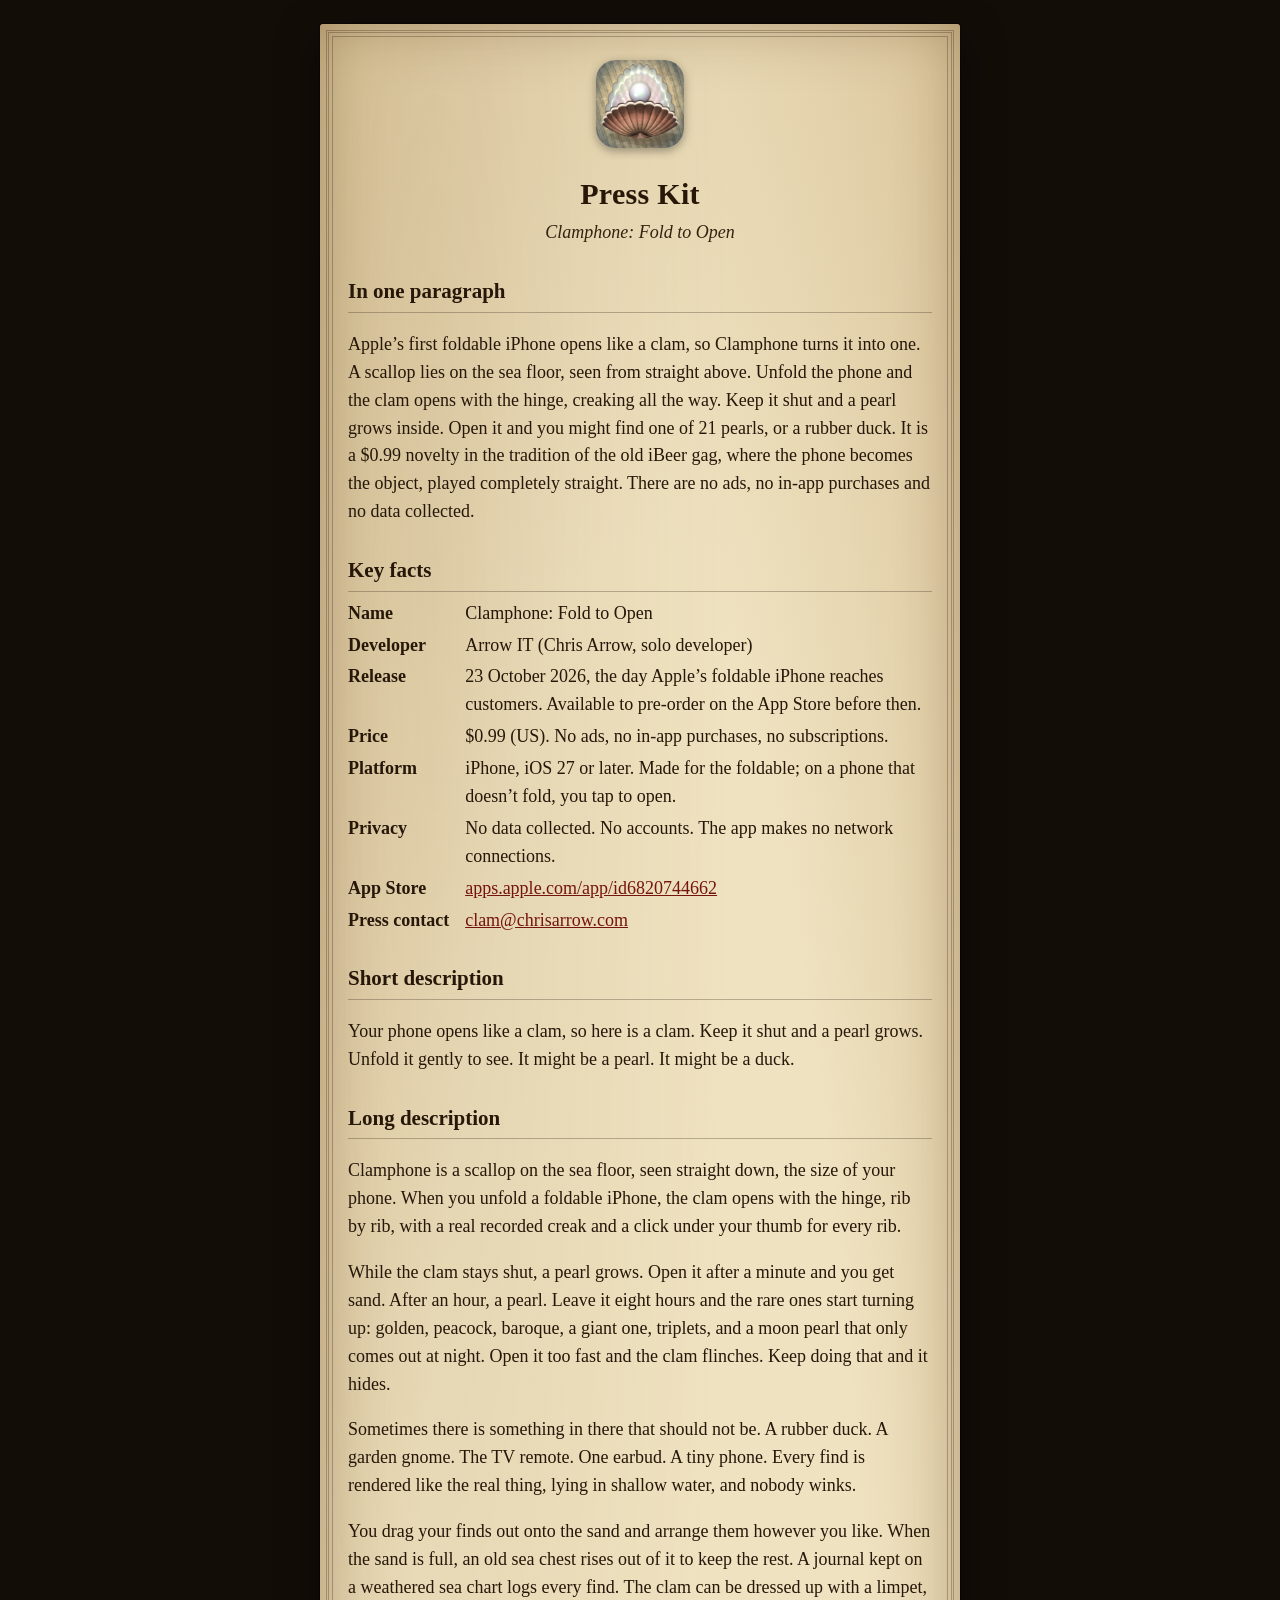
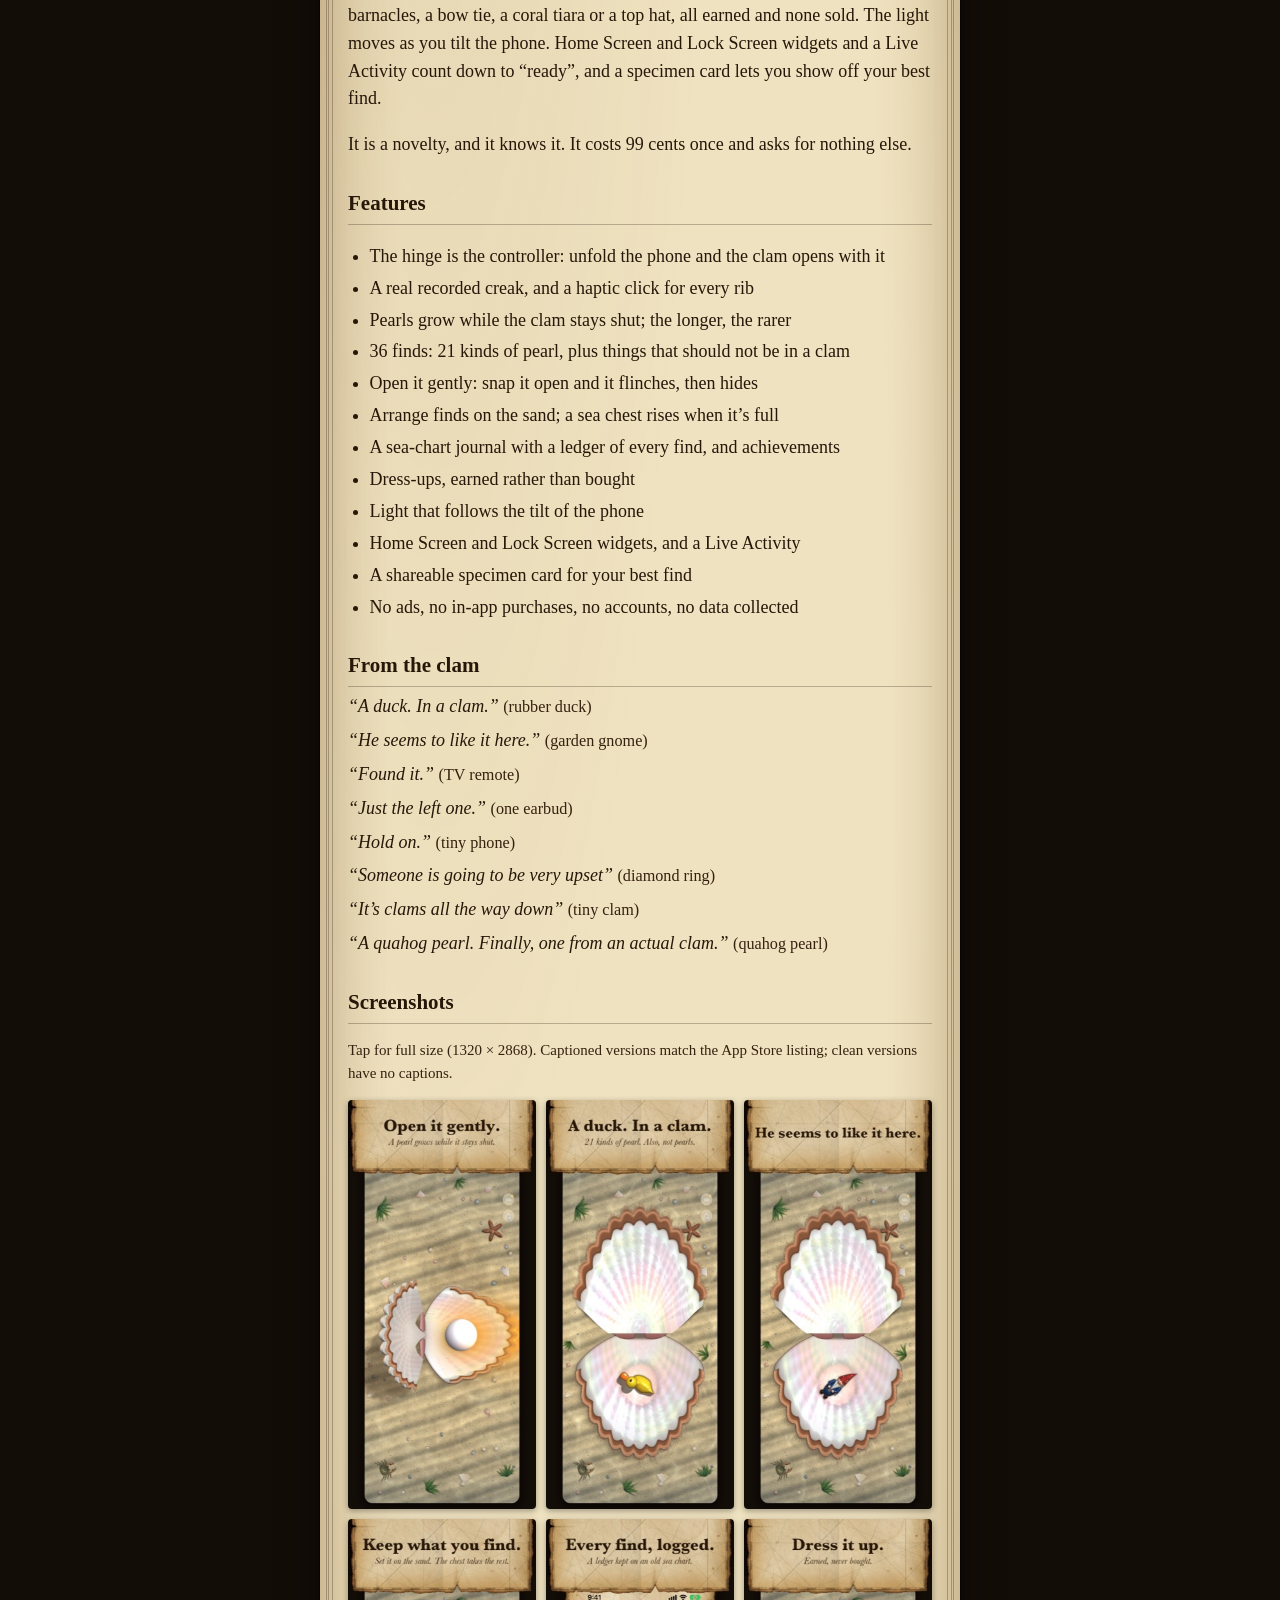
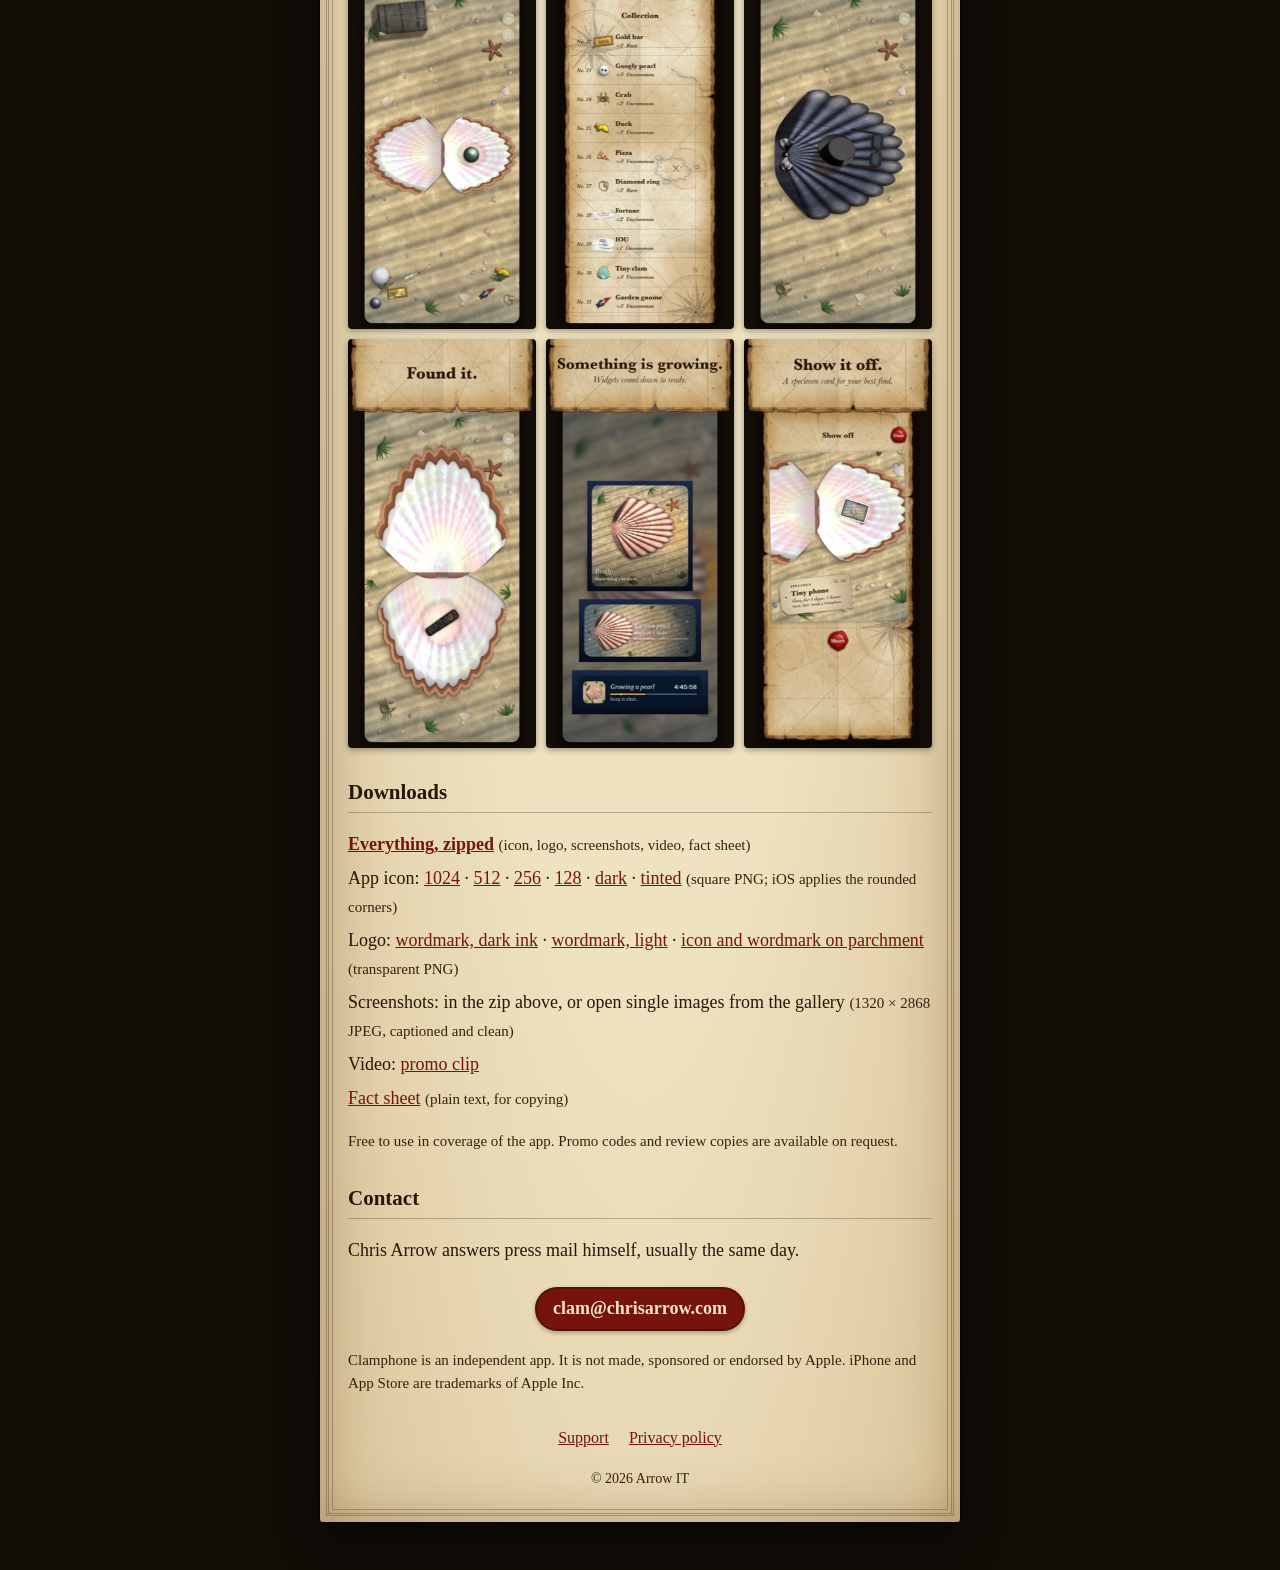
==== press.html @ be1f86b2 "Press kit: press page, assets, promo clip" ====
<!doctype html>
<html lang="en">
<head>
<meta charset="utf-8">
<meta name="viewport" content="width=device-width, initial-scale=1">
<meta name="color-scheme" content="light dark">
<title>Clamphone Press Kit</title>
<meta name="description" content="Press kit for Clamphone: Fold to Open, a $0.99 clam for Apple's first foldable iPhone. Facts, descriptions, screenshots, icon and logo.">
<link rel="icon" href="icon.png">
<link rel="stylesheet" href="style.css">
<style>
  .facts { display: grid; grid-template-columns: max-content 1fr; gap: 4px 16px; margin: 8px 0 0; }
  .facts dt { margin: 0; }
  .facts dd { margin: 0; min-width: 0; overflow-wrap: anywhere; }
  .shots { display: grid; grid-template-columns: repeat(3, 1fr); gap: 10px; margin: 12px 0 4px; }
  .shots a { display: block; }
  .shots img { width: 100%; height: auto; display: block; border-radius: 4px; box-shadow: 0 2px 6px rgba(0,0,0,0.35); }
  .quote { font-style: italic; margin: 6px 0; }
  .quote span { font-style: normal; color: var(--ink-soft); font-size: 0.9em; }
  .dl { list-style: none; padding-left: 0; }
  .dl li { margin: 6px 0; }
  .small { font-size: 15px; color: var(--ink-soft); }
  .center { text-align: center; }
  @media (max-width: 420px) {
    .facts { grid-template-columns: 1fr; gap: 0; }
    .facts dd { margin-bottom: 8px; }
    .shots { grid-template-columns: repeat(2, 1fr); }
  }
</style>
</head>
<body>
<main class="sheet">
  <header>
    <img src="icon.png" alt="The Clamphone icon: a pearl showing over the lid of a scallop">
    <h1>Press Kit</h1>
    <p class="tagline">Clamphone: Fold to Open</p>
  </header>

  <h2>In one paragraph</h2>
  <p>Apple’s first foldable iPhone opens like a clam, so Clamphone turns it into one. A scallop lies on the sea floor, seen from straight above. Unfold the phone and the clam opens with the hinge, creaking all the way. Keep it shut and a pearl grows inside. Open it and you might find one of 21 pearls, or a rubber duck. It is a $0.99 novelty in the tradition of the old iBeer gag, where the phone becomes the object, played completely straight. There are no ads, no in-app purchases and no data collected.</p>

  <h2>Key facts</h2>
  <dl class="facts">
    <dt>Name</dt><dd>Clamphone: Fold to Open</dd>
    <dt>Developer</dt><dd>Arrow IT (Chris Arrow, solo developer)</dd>
    <dt>Release</dt><dd>23 October 2026, the day Apple’s foldable iPhone reaches customers. Available to pre-order on the App Store before then.</dd>
    <dt>Price</dt><dd>$0.99 (US). No ads, no in-app purchases, no subscriptions.</dd>
    <dt>Platform</dt><dd>iPhone, iOS 27 or later. Made for the foldable; on a phone that doesn’t fold, you tap to open.</dd>
    <dt>Privacy</dt><dd>No data collected. No accounts. The app makes no network connections.</dd>
    <dt>App Store</dt><dd><a href="https://apps.apple.com/app/id6820744662">apps.apple.com/app/id6820744662</a></dd>
    <dt>Press contact</dt><dd><a href="mailto:clam@chrisarrow.com?subject=Clamphone%20press">clam@chrisarrow.com</a></dd>
  </dl>

  <h2>Short description</h2>
  <p>Your phone opens like a clam, so here is a clam. Keep it shut and a pearl grows. Unfold it gently to see. It might be a pearl. It might be a duck.</p>

  <h2>Long description</h2>
  <p>Clamphone is a scallop on the sea floor, seen straight down, the size of your phone. When you unfold a foldable iPhone, the clam opens with the hinge, rib by rib, with a real recorded creak and a click under your thumb for every rib.</p>
  <p>While the clam stays shut, a pearl grows. Open it after a minute and you get sand. After an hour, a pearl. Leave it eight hours and the rare ones start turning up: golden, peacock, baroque, a giant one, triplets, and a moon pearl that only comes out at night. Open it too fast and the clam flinches. Keep doing that and it hides.</p>
  <p>Sometimes there is something in there that should not be. A rubber duck. A garden gnome. The TV remote. One earbud. A tiny phone. Every find is rendered like the real thing, lying in shallow water, and nobody winks.</p>
  <p>You drag your finds out onto the sand and arrange them however you like. When the sand is full, an old sea chest rises out of it to keep the rest. A journal kept on a weathered sea chart logs every find. The clam can be dressed up with a limpet, barnacles, a bow tie, a coral tiara or a top hat, all earned and none sold. The light moves as you tilt the phone. Home Screen and Lock Screen widgets and a Live Activity count down to “ready”, and a specimen card lets you show off your best find.</p>
  <p>It is a novelty, and it knows it. It costs 99 cents once and asks for nothing else.</p>

  <h2>Features</h2>
  <ul>
    <li>The hinge is the controller: unfold the phone and the clam opens with it</li>
    <li>A real recorded creak, and a haptic click for every rib</li>
    <li>Pearls grow while the clam stays shut; the longer, the rarer</li>
    <li>36 finds: 21 kinds of pearl, plus things that should not be in a clam</li>
    <li>Open it gently: snap it open and it flinches, then hides</li>
    <li>Arrange finds on the sand; a sea chest rises when it’s full</li>
    <li>A sea-chart journal with a ledger of every find, and achievements</li>
    <li>Dress-ups, earned rather than bought</li>
    <li>Light that follows the tilt of the phone</li>
    <li>Home Screen and Lock Screen widgets, and a Live Activity</li>
    <li>A shareable specimen card for your best find</li>
    <li>No ads, no in-app purchases, no accounts, no data collected</li>
  </ul>

  <h2>From the clam</h2>
  <p class="quote">“A duck. In a clam.” <span>(rubber duck)</span></p>
  <p class="quote">“He seems to like it here.” <span>(garden gnome)</span></p>
  <p class="quote">“Found it.” <span>(TV remote)</span></p>
  <p class="quote">“Just the left one.” <span>(one earbud)</span></p>
  <p class="quote">“Hold on.” <span>(tiny phone)</span></p>
  <p class="quote">“Someone is going to be very upset” <span>(diamond ring)</span></p>
  <p class="quote">“It’s clams all the way down” <span>(tiny clam)</span></p>
  <p class="quote">“A quahog pearl. Finally, one from an actual clam.” <span>(quahog pearl)</span></p>

  <h2>Screenshots</h2>
  <p class="small">Tap for full size (1320 × 2868). Captioned versions match the App Store listing; clean versions have no captions.</p>
  <div class="shots">
    <a href="press-kit/screenshots/captioned/clamphone-captioned-01.jpg"><img src="press-kit/thumbs/clamphone-captioned-01.jpg" alt="Open it gently: the scallop half open on the sand with a white pearl inside" loading="lazy"></a>
    <a href="press-kit/screenshots/captioned/clamphone-captioned-02.jpg"><img src="press-kit/thumbs/clamphone-captioned-02.jpg" alt="A duck. In a clam: a yellow rubber duck in the open scallop" loading="lazy"></a>
    <a href="press-kit/screenshots/captioned/clamphone-captioned-03.jpg"><img src="press-kit/thumbs/clamphone-captioned-03.jpg" alt="He seems to like it here: a garden gnome lying in the scallop" loading="lazy"></a>
    <a href="press-kit/screenshots/captioned/clamphone-captioned-04.jpg"><img src="press-kit/thumbs/clamphone-captioned-04.jpg" alt="Keep what you find: finds arranged on the sand with a sea chest" loading="lazy"></a>
    <a href="press-kit/screenshots/captioned/clamphone-captioned-05.jpg"><img src="press-kit/thumbs/clamphone-captioned-05.jpg" alt="Every find, logged: the collection ledger on a sea chart" loading="lazy"></a>
    <a href="press-kit/screenshots/captioned/clamphone-captioned-06.jpg"><img src="press-kit/thumbs/clamphone-captioned-06.jpg" alt="Dress it up: a dark scallop wearing a top hat and sunglasses" loading="lazy"></a>
    <a href="press-kit/screenshots/captioned/clamphone-captioned-07.jpg"><img src="press-kit/thumbs/clamphone-captioned-07.jpg" alt="Found it: a TV remote in the open scallop" loading="lazy"></a>
    <a href="press-kit/screenshots/captioned/clamphone-captioned-08.jpg"><img src="press-kit/thumbs/clamphone-captioned-08.jpg" alt="Something is growing: widgets and a Live Activity counting down" loading="lazy"></a>
    <a href="press-kit/screenshots/captioned/clamphone-captioned-09.jpg"><img src="press-kit/thumbs/clamphone-captioned-09.jpg" alt="Show it off: a specimen card for a tiny phone" loading="lazy"></a>
  </div>

  <h2>Downloads</h2>
  <ul class="dl">
    <li><strong><a href="press-kit/clamphone-press-kit.zip">Everything, zipped</a></strong> <span class="small">(icon, logo, screenshots, video, fact sheet)</span></li>
    <li>App icon: <a href="press-kit/icon/clamphone-icon-1024.png">1024</a> · <a href="press-kit/icon/clamphone-icon-512.png">512</a> · <a href="press-kit/icon/clamphone-icon-256.png">256</a> · <a href="press-kit/icon/clamphone-icon-128.png">128</a> · <a href="press-kit/icon/clamphone-icon-dark-1024.png">dark</a> · <a href="press-kit/icon/clamphone-icon-tinted-1024.png">tinted</a> <span class="small">(square PNG; iOS applies the rounded corners)</span></li>
    <li>Logo: <a href="press-kit/logo/clamphone-wordmark-ink.png">wordmark, dark ink</a> · <a href="press-kit/logo/clamphone-wordmark-paper.png">wordmark, light</a> · <a href="press-kit/logo/clamphone-lockup-parchment.png">icon and wordmark on parchment</a> <span class="small">(transparent PNG)</span></li>
    <li>Screenshots: in the zip above, or open single images from the gallery <span class="small">(1320 × 2868 JPEG, captioned and clean)</span></li>
    <li>Video: <a href="press-kit/video/clamphone-promo.mp4">promo clip</a></li>
    <li><a href="press-kit/clamphone-fact-sheet.txt">Fact sheet</a> <span class="small">(plain text, for copying)</span></li>
  </ul>
  <p class="small">Free to use in coverage of the app. Promo codes and review copies are available on request.</p>

  <h2>Contact</h2>
  <p>Chris Arrow answers press mail himself, usually the same day.</p>
  <p class="center"><a class="contact" href="mailto:clam@chrisarrow.com?subject=Clamphone%20press">clam@chrisarrow.com</a></p>
  <p class="small">Clamphone is an independent app. It is not made, sponsored or endorsed by Apple. iPhone and App Store are trademarks of Apple Inc.</p>

  <nav><a href="index.html">Support</a><a href="privacy.html">Privacy policy</a></nav>
  <footer>© 2026 Arrow IT</footer>
</main>
</body>
</html>
---- style.css ----
:root {
  --paper: #efe2c0;
  --paper-edge: #d9c49a;
  --ink: #261709;
  --ink-soft: #36210f;
  --red-ink: #75140d;
  --desk: #130d08;
  --rule: rgba(38, 23, 9, 0.28);
}
@media (prefers-color-scheme: dark) {
  /* Read by lamplight, as the game's chart does: dimmer, warmer paper. */
  :root {
    --paper: #cdb88f;
    --paper-edge: #a98f63;
    --rule: rgba(38, 23, 9, 0.34);
  }
}
* { box-sizing: border-box; }
html { background: var(--desk); }
body {
  margin: 0;
  min-height: 100vh;
  padding: 24px 16px 48px;
  background: var(--desk);
  color: var(--ink);
  font-family: Baskerville, "Libre Baskerville", "Baskerville Old Face", Georgia, serif;
  font-size: 18px;
  line-height: 1.55;
  -webkit-text-size-adjust: 100%;
}
.sheet {
  max-width: 640px;
  margin: 0 auto;
  padding: 36px 28px 32px;
  background:
    radial-gradient(ellipse at 18% 12%, rgba(120, 80, 30, 0.10), transparent 40%),
    radial-gradient(circle at 84% 78%, rgba(120, 70, 20, 0.12) 0 38px, transparent 40px),
    radial-gradient(ellipse at 50% 50%, var(--paper) 55%, var(--paper-edge) 100%);
  border-radius: 3px;
  box-shadow: 0 0 0 1px rgba(0,0,0,0.4), 0 18px 40px rgba(0, 0, 0, 0.55),
              inset 0 0 60px rgba(90, 55, 20, 0.35);
  position: relative;
}
.sheet::before {
  /* neatline */
  content: "";
  position: absolute;
  inset: 12px;
  border: 1px solid var(--rule);
  outline: 3px double var(--rule);
  outline-offset: 3px;
  pointer-events: none;
}
header { text-align: center; margin-bottom: 8px; }
header img { width: 88px; height: 88px; border-radius: 20px; box-shadow: 0 3px 10px rgba(0,0,0,0.35); }
h1 { font-size: 30px; font-weight: 700; margin: 14px 0 0; letter-spacing: 0.01em; }
.tagline { font-style: italic; color: var(--ink-soft); margin: 2px 0 0; }
h2 {
  font-size: 21px; font-weight: 700; margin: 28px 0 6px;
  padding-bottom: 4px; border-bottom: 1px solid var(--rule);
}
p, li { color: var(--ink); }
ul { padding-left: 1.2em; }
li { margin: 4px 0; }
a { color: var(--red-ink); }
.hand { font-family: "Snell Roundhand", "Apple Chancery", cursive; font-size: 1.25em; }
dl { margin: 0; }
dt { font-weight: 700; margin-top: 14px; }
dd { margin: 2px 0 0; }
nav { text-align: center; margin-top: 30px; font-size: 16px; }
nav a { margin: 0 10px; }
footer { text-align: center; color: var(--ink-soft); font-size: 14px; margin-top: 18px; }
.contact {
  display: inline-block; margin-top: 4px; padding: 8px 18px; border-radius: 999px;
  background: var(--red-ink); color: #fde6cc; text-decoration: none; font-weight: 700;
  box-shadow: inset 0 0 0 2px rgba(0,0,0,0.25), 0 2px 4px rgba(0,0,0,0.3);
}
@media (max-width: 420px) {
  body { font-size: 17px; padding: 16px 16px 40px; }
  .sheet { padding: 30px 20px 26px; }
  h1 { font-size: 26px; }
}
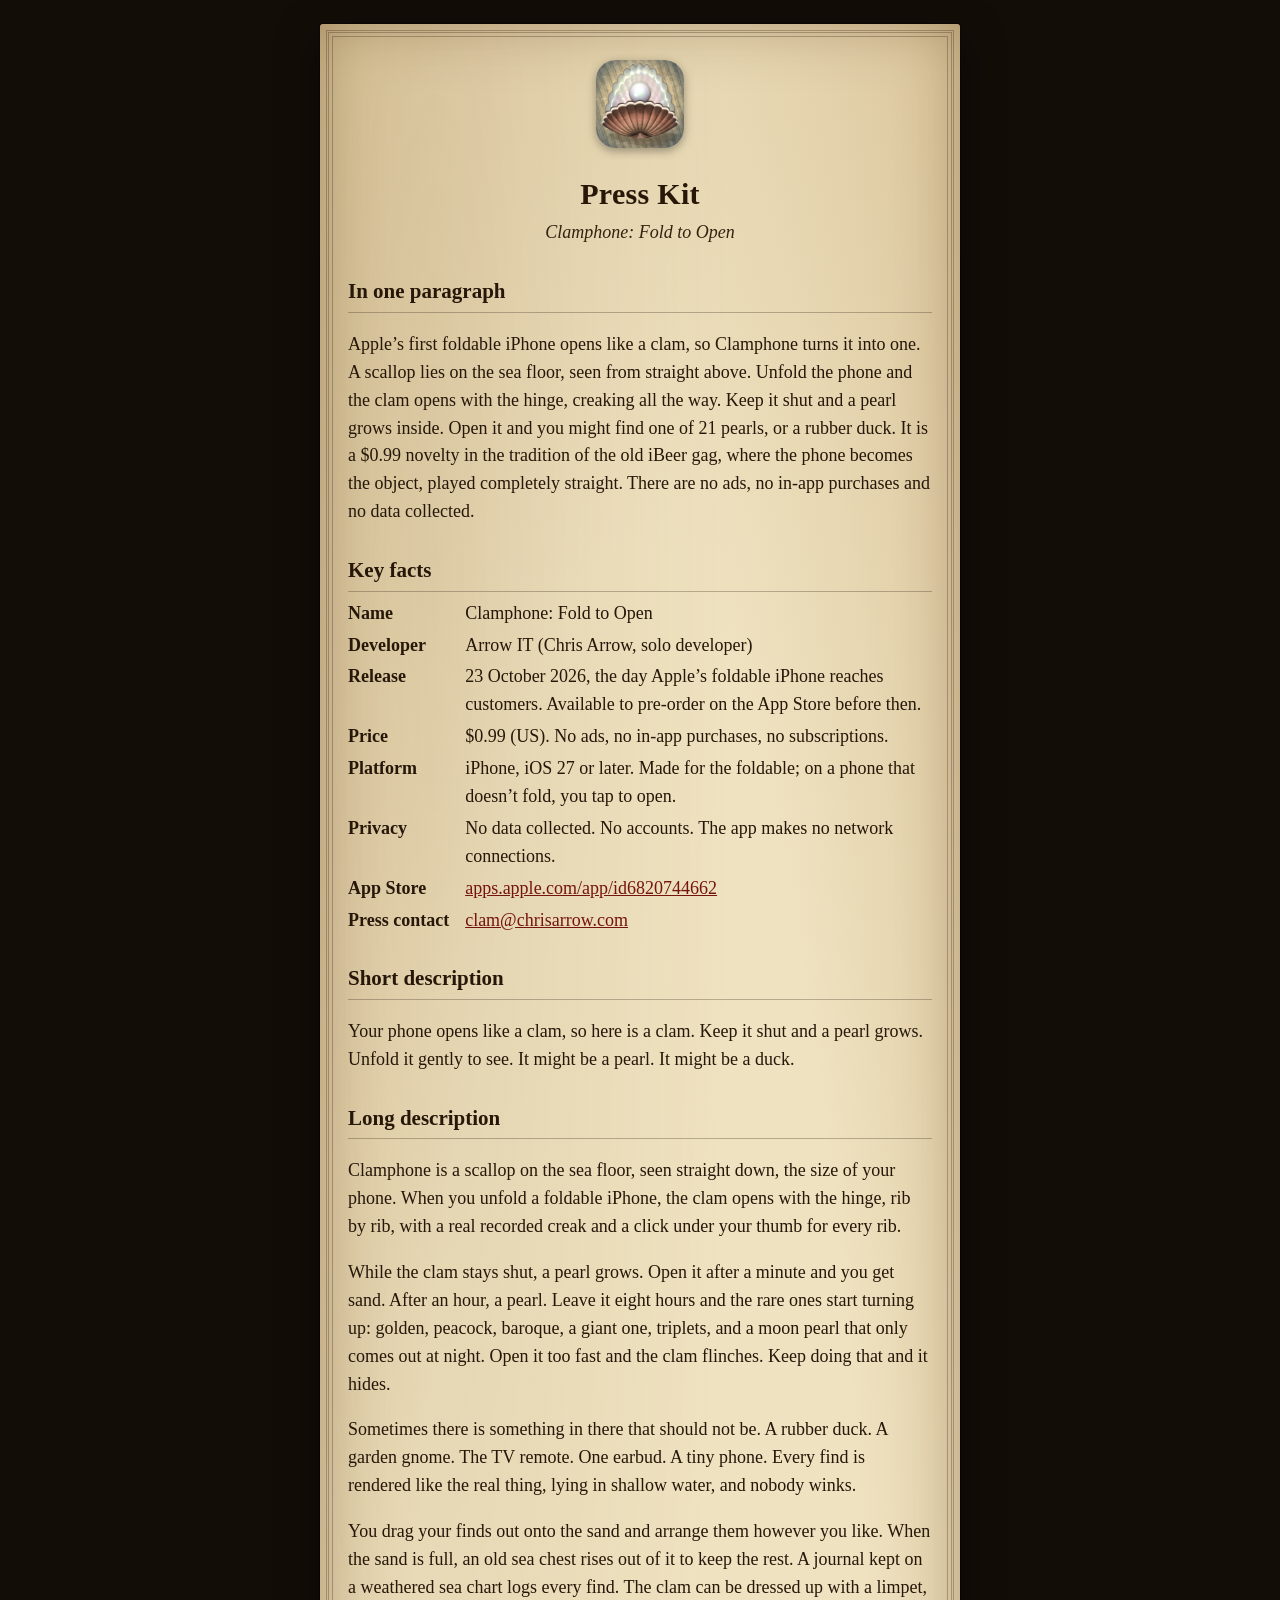
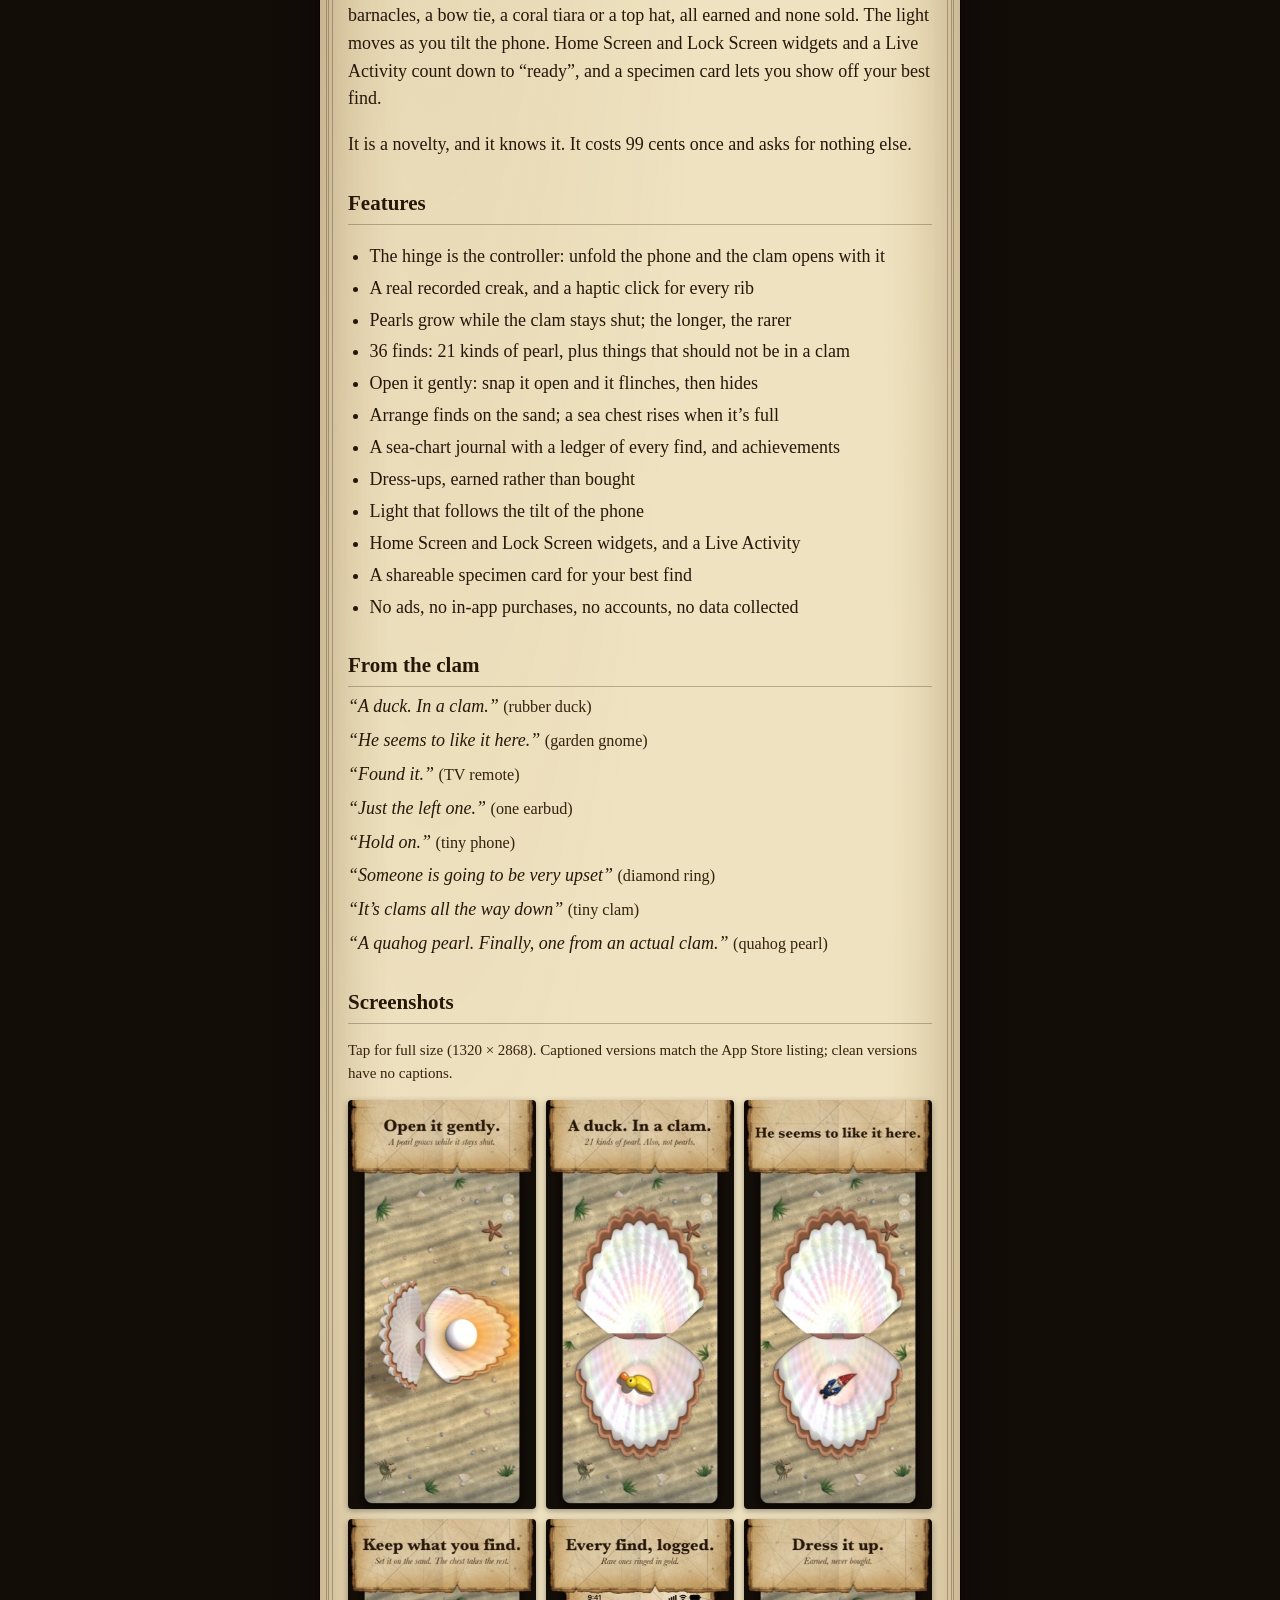
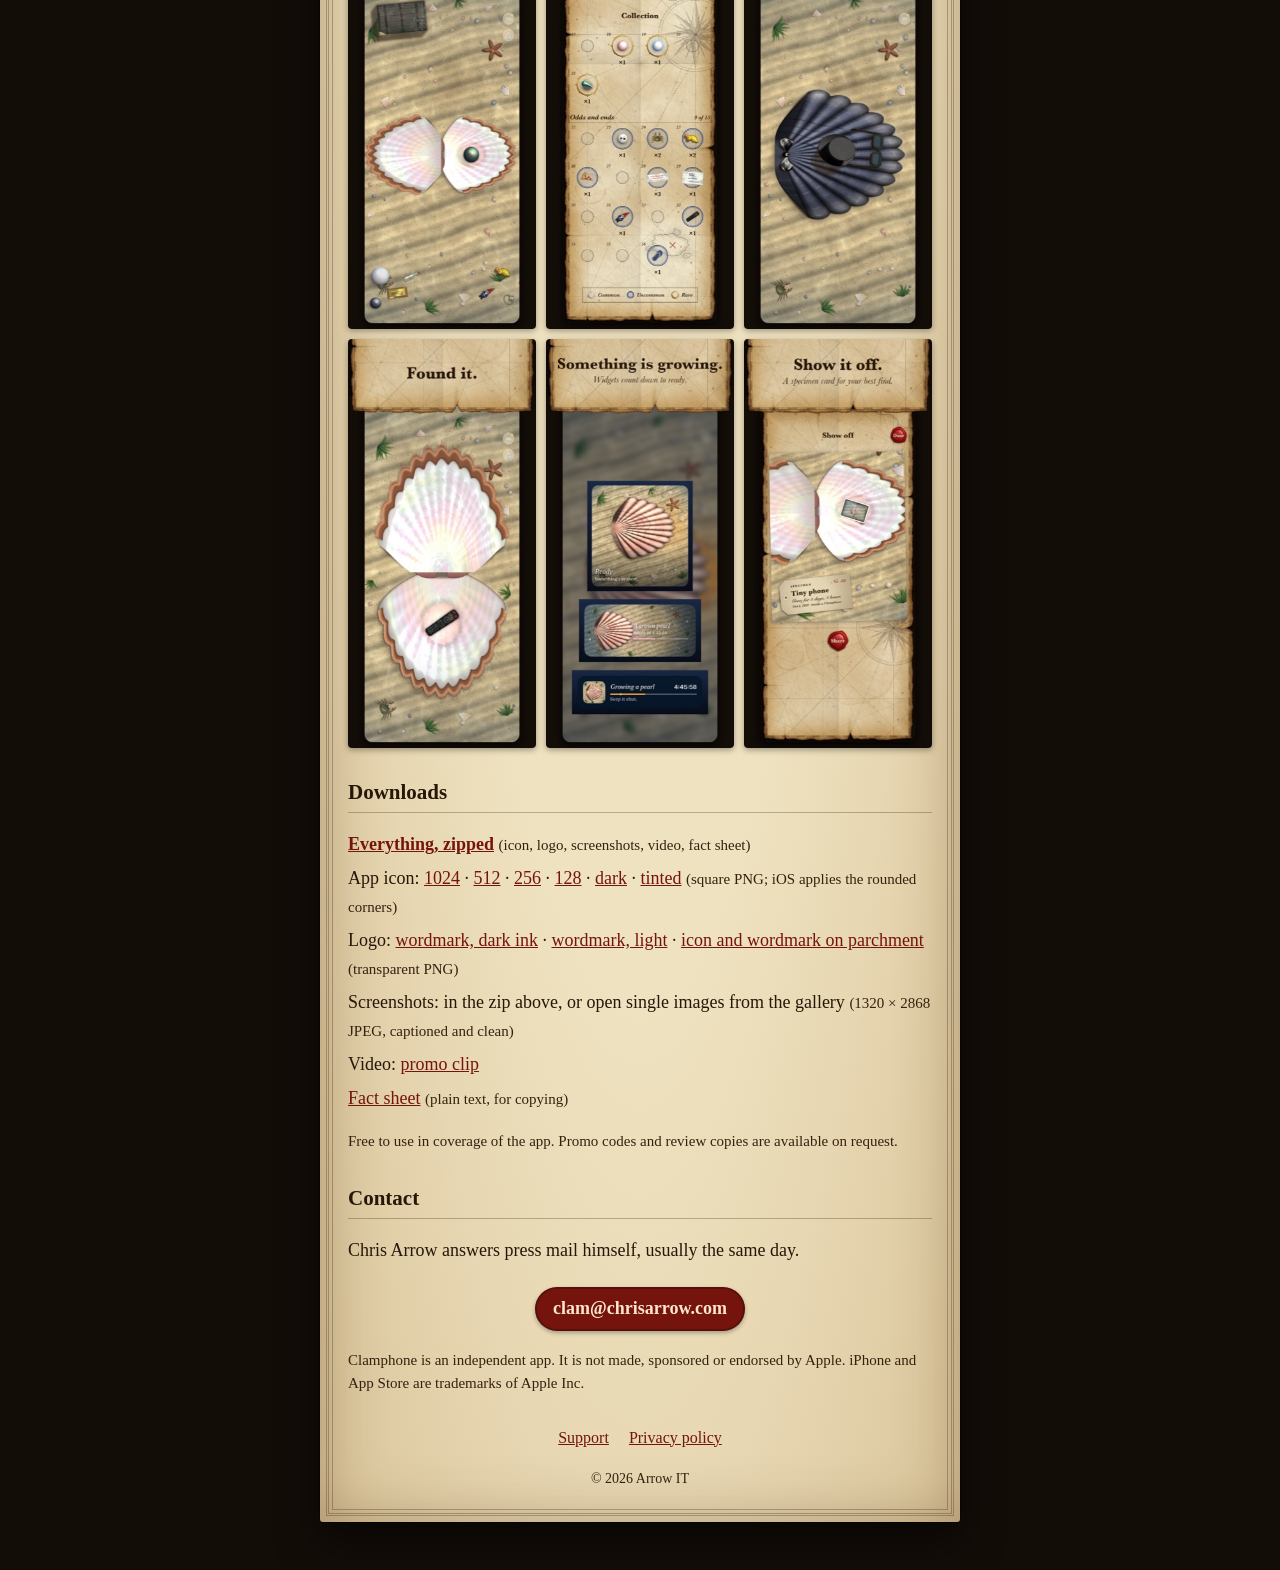
==== commit b4efff32: "Press kit: retake the journal screenshot (the collection grid, not the old list)" ====
--- a/press.html
+++ b/press.html
@@ -94,7 +94,7 @@
     <a href="press-kit/screenshots/captioned/clamphone-captioned-02.jpg"><img src="press-kit/thumbs/clamphone-captioned-02.jpg" alt="A duck. In a clam: a yellow rubber duck in the open scallop" loading="lazy"></a>
     <a href="press-kit/screenshots/captioned/clamphone-captioned-03.jpg"><img src="press-kit/thumbs/clamphone-captioned-03.jpg" alt="He seems to like it here: a garden gnome lying in the scallop" loading="lazy"></a>
     <a href="press-kit/screenshots/captioned/clamphone-captioned-04.jpg"><img src="press-kit/thumbs/clamphone-captioned-04.jpg" alt="Keep what you find: finds arranged on the sand with a sea chest" loading="lazy"></a>
-    <a href="press-kit/screenshots/captioned/clamphone-captioned-05.jpg"><img src="press-kit/thumbs/clamphone-captioned-05.jpg" alt="Every find, logged: the collection ledger on a sea chart" loading="lazy"></a>
+    <a href="press-kit/screenshots/captioned/clamphone-captioned-05.jpg"><img src="press-kit/thumbs/clamphone-captioned-05.jpg" alt="Every find, logged: the collection, finds in rarity rings on a sea chart, some still to find" loading="lazy"></a>
     <a href="press-kit/screenshots/captioned/clamphone-captioned-06.jpg"><img src="press-kit/thumbs/clamphone-captioned-06.jpg" alt="Dress it up: a dark scallop wearing a top hat and sunglasses" loading="lazy"></a>
     <a href="press-kit/screenshots/captioned/clamphone-captioned-07.jpg"><img src="press-kit/thumbs/clamphone-captioned-07.jpg" alt="Found it: a TV remote in the open scallop" loading="lazy"></a>
     <a href="press-kit/screenshots/captioned/clamphone-captioned-08.jpg"><img src="press-kit/thumbs/clamphone-captioned-08.jpg" alt="Something is growing: widgets and a Live Activity counting down" loading="lazy"></a>
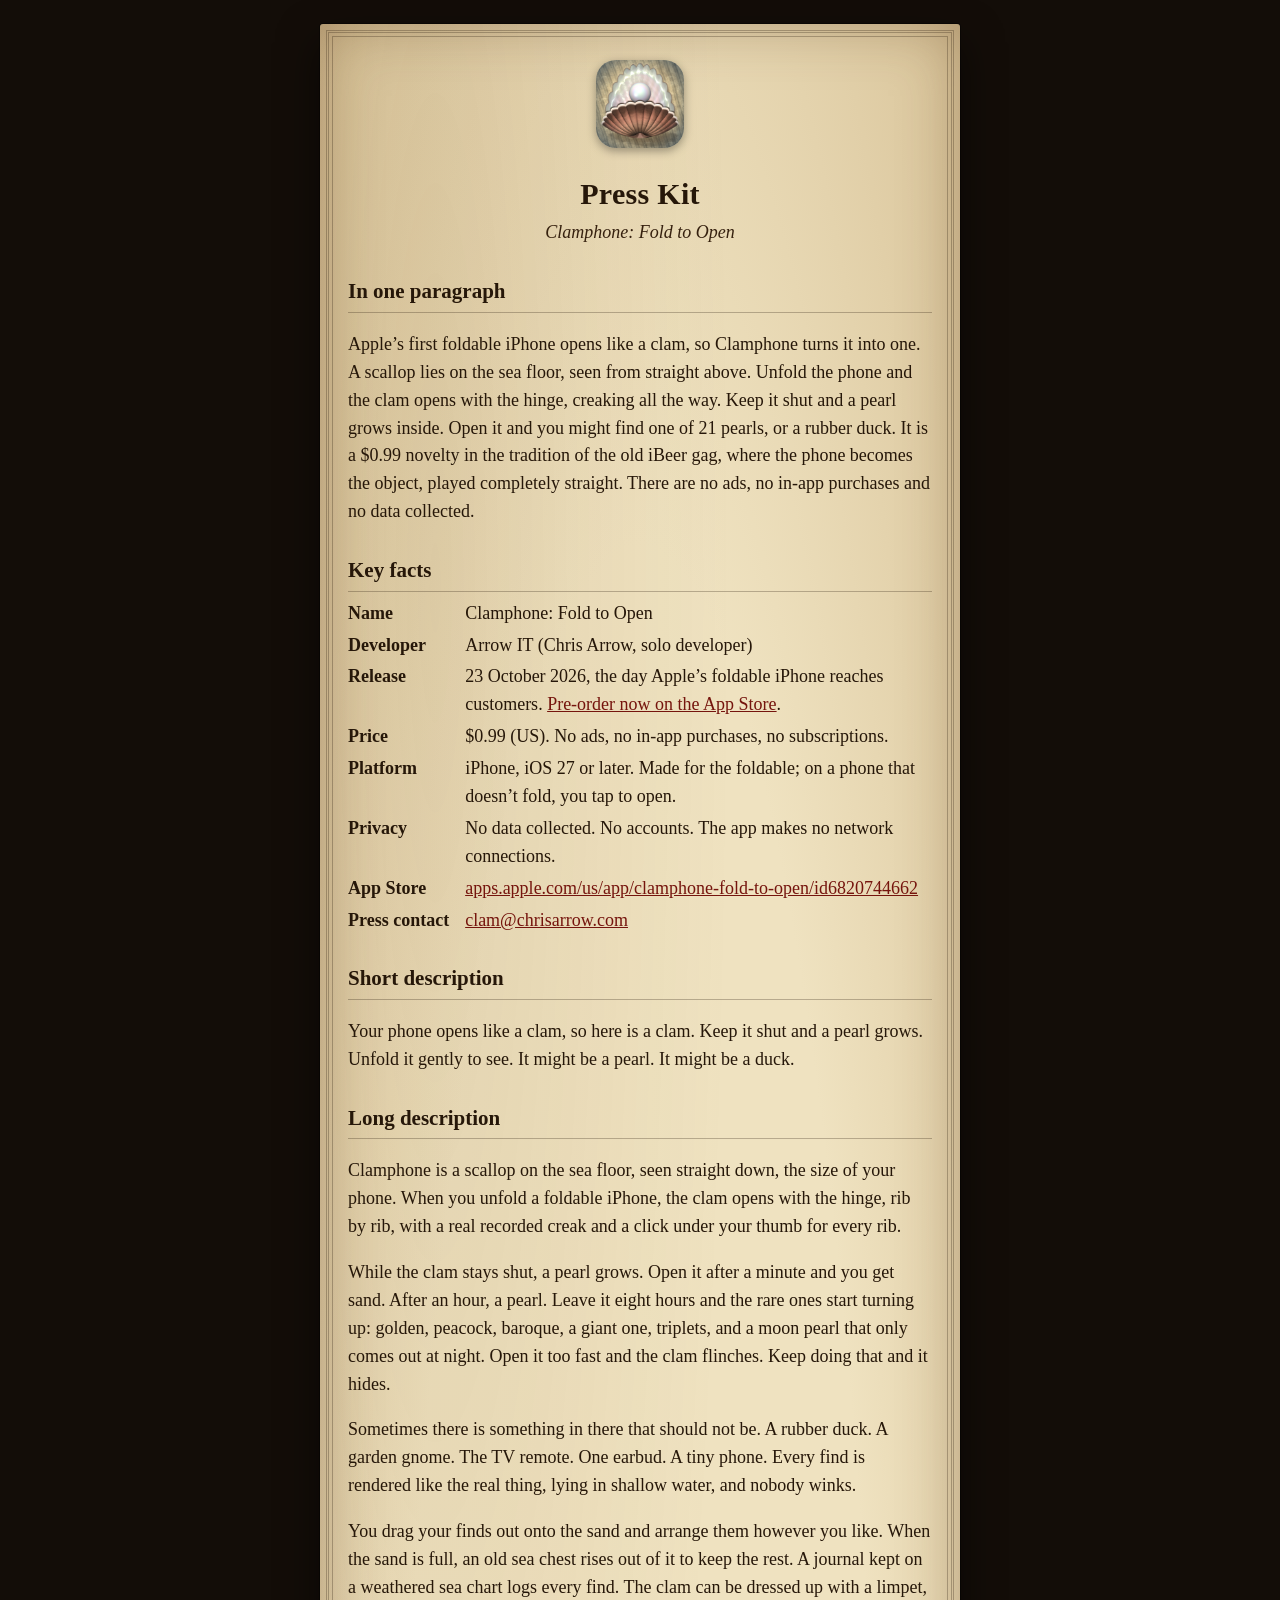
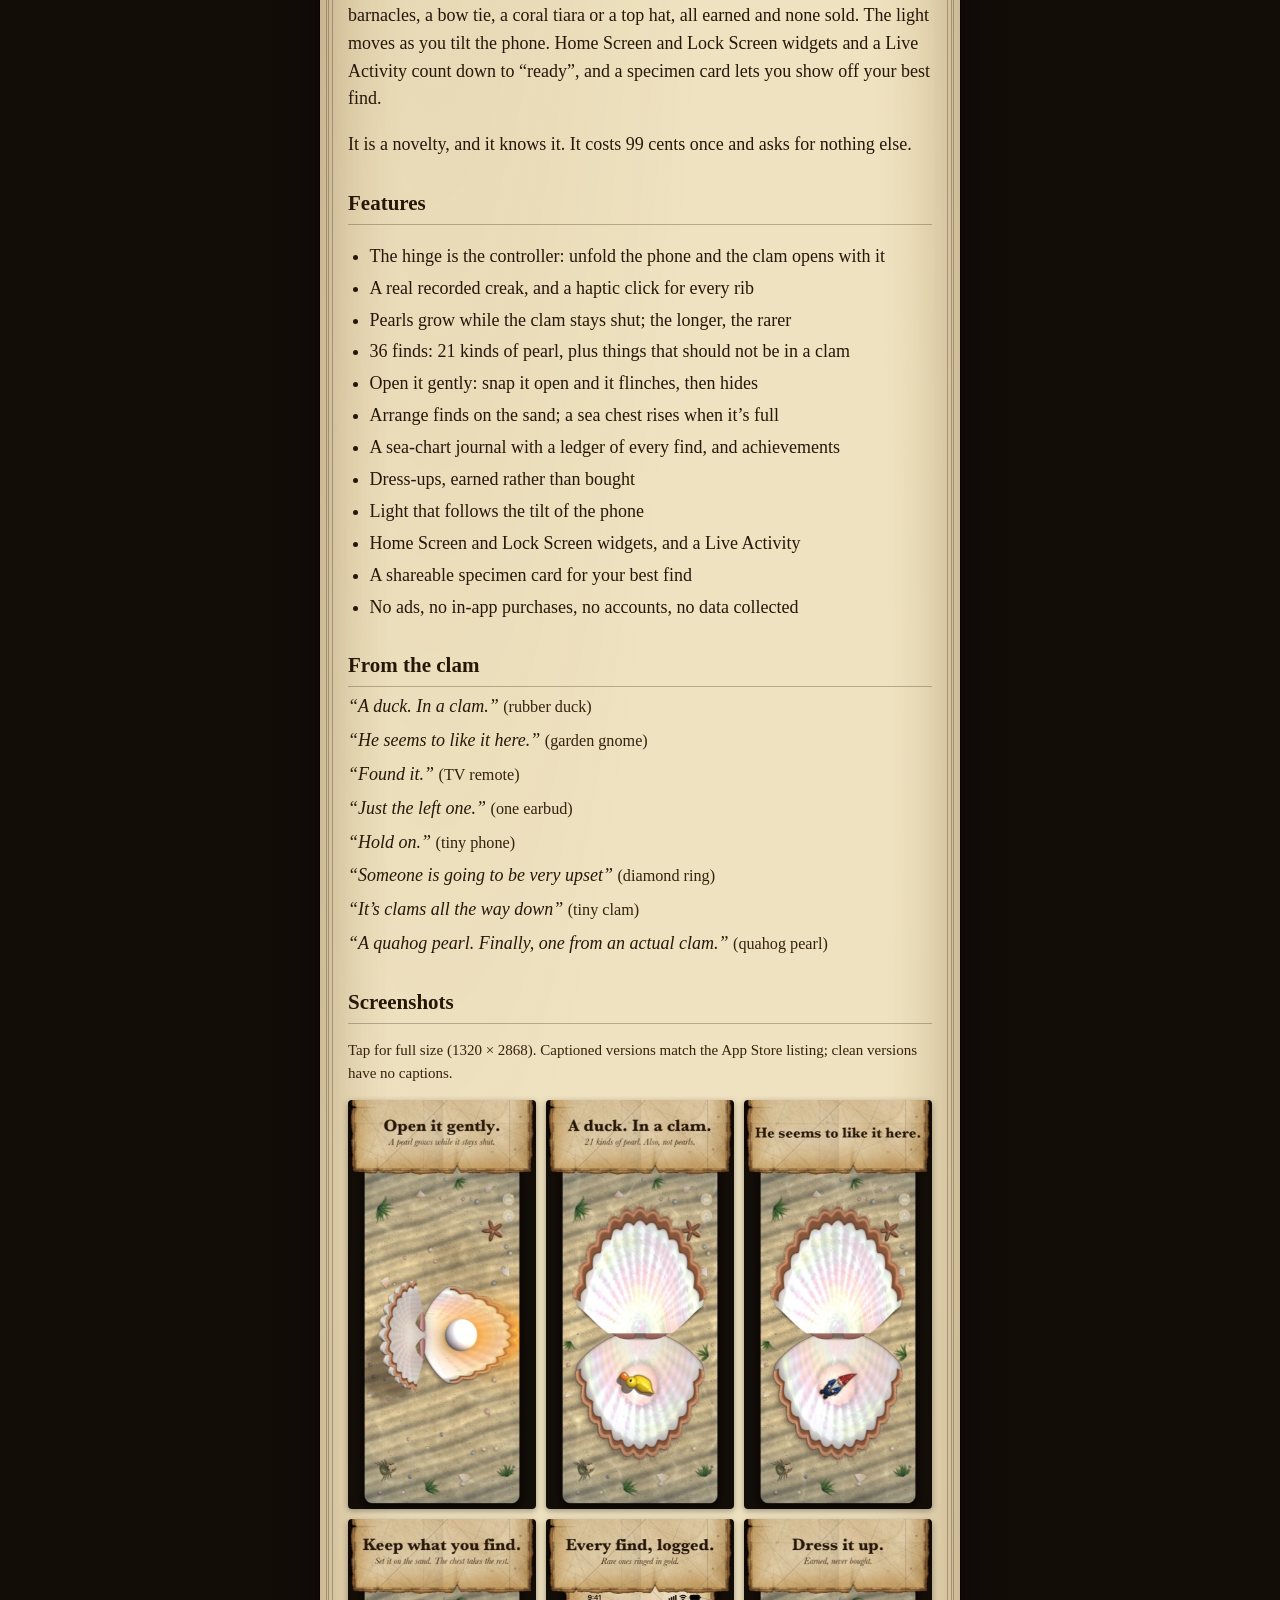
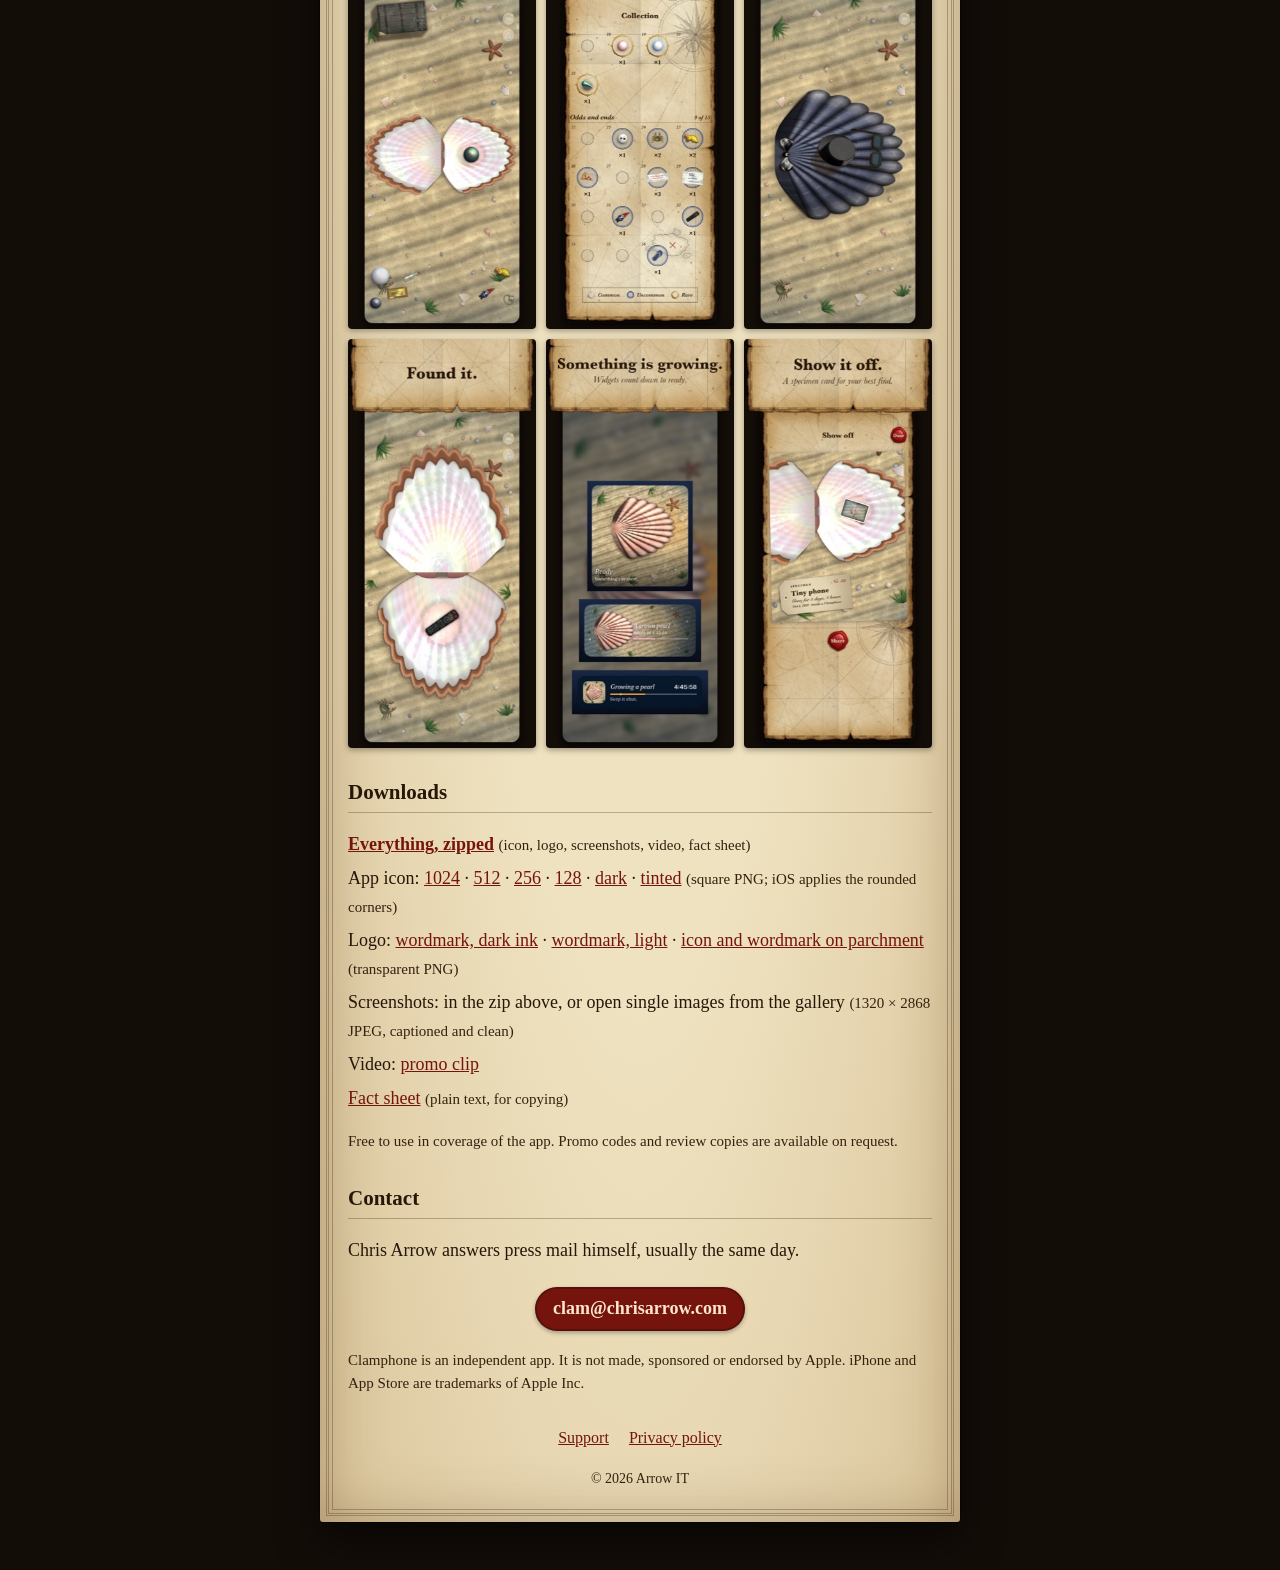
==== commit 9f5021ab: "Link the live App Store pre-order page from press kit, fact sheet and support page" ====
--- a/press.html
+++ b/press.html
@@ -43,11 +43,11 @@
   <dl class="facts">
     <dt>Name</dt><dd>Clamphone: Fold to Open</dd>
     <dt>Developer</dt><dd>Arrow IT (Chris Arrow, solo developer)</dd>
-    <dt>Release</dt><dd>23 October 2026, the day Apple’s foldable iPhone reaches customers. Available to pre-order on the App Store before then.</dd>
+    <dt>Release</dt><dd>23 October 2026, the day Apple’s foldable iPhone reaches customers. <a href="https://apps.apple.com/us/app/clamphone-fold-to-open/id6820744662">Pre-order now on the App Store</a>.</dd>
     <dt>Price</dt><dd>$0.99 (US). No ads, no in-app purchases, no subscriptions.</dd>
     <dt>Platform</dt><dd>iPhone, iOS 27 or later. Made for the foldable; on a phone that doesn’t fold, you tap to open.</dd>
     <dt>Privacy</dt><dd>No data collected. No accounts. The app makes no network connections.</dd>
-    <dt>App Store</dt><dd><a href="https://apps.apple.com/app/id6820744662">apps.apple.com/app/id6820744662</a></dd>
+    <dt>App Store</dt><dd><a href="https://apps.apple.com/us/app/clamphone-fold-to-open/id6820744662">apps.apple.com/us/app/clamphone-fold-to-open/id6820744662</a></dd>
     <dt>Press contact</dt><dd><a href="mailto:clam@chrisarrow.com?subject=Clamphone%20press">clam@chrisarrow.com</a></dd>
   </dl>
 
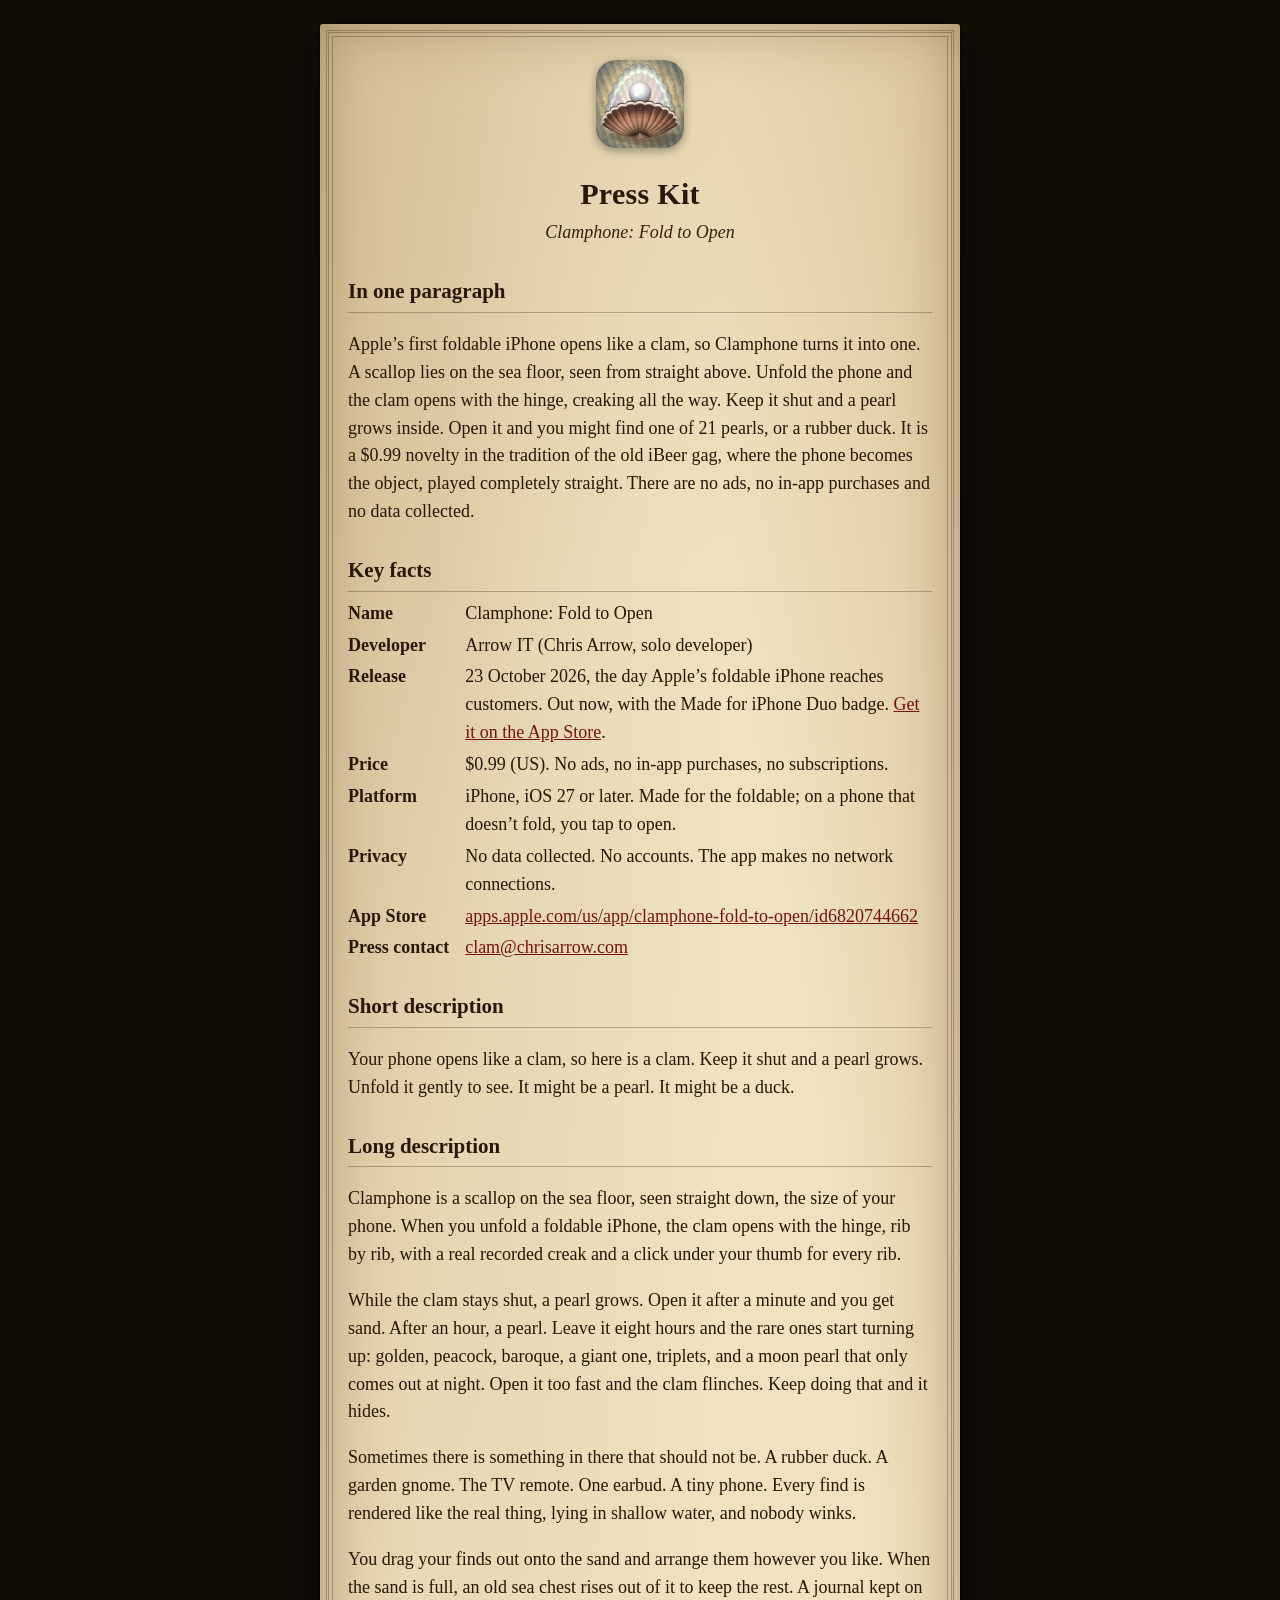
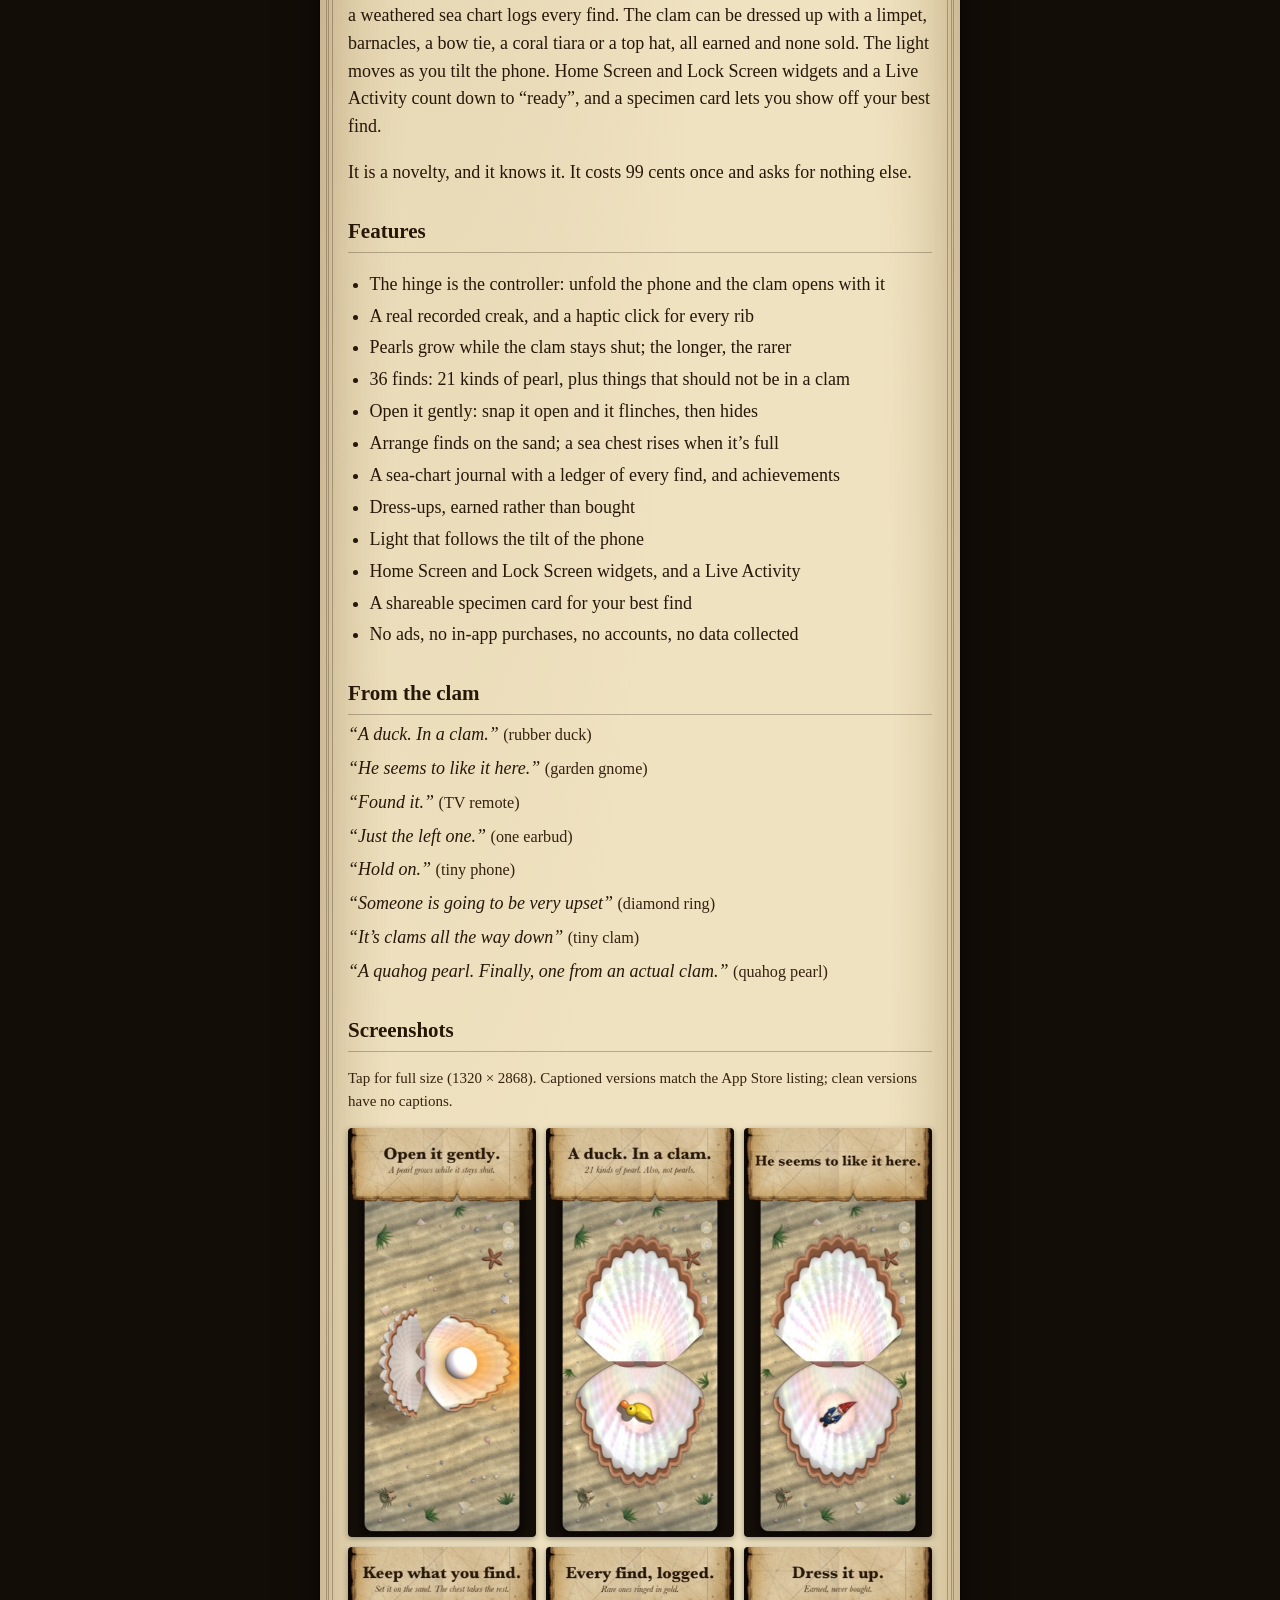
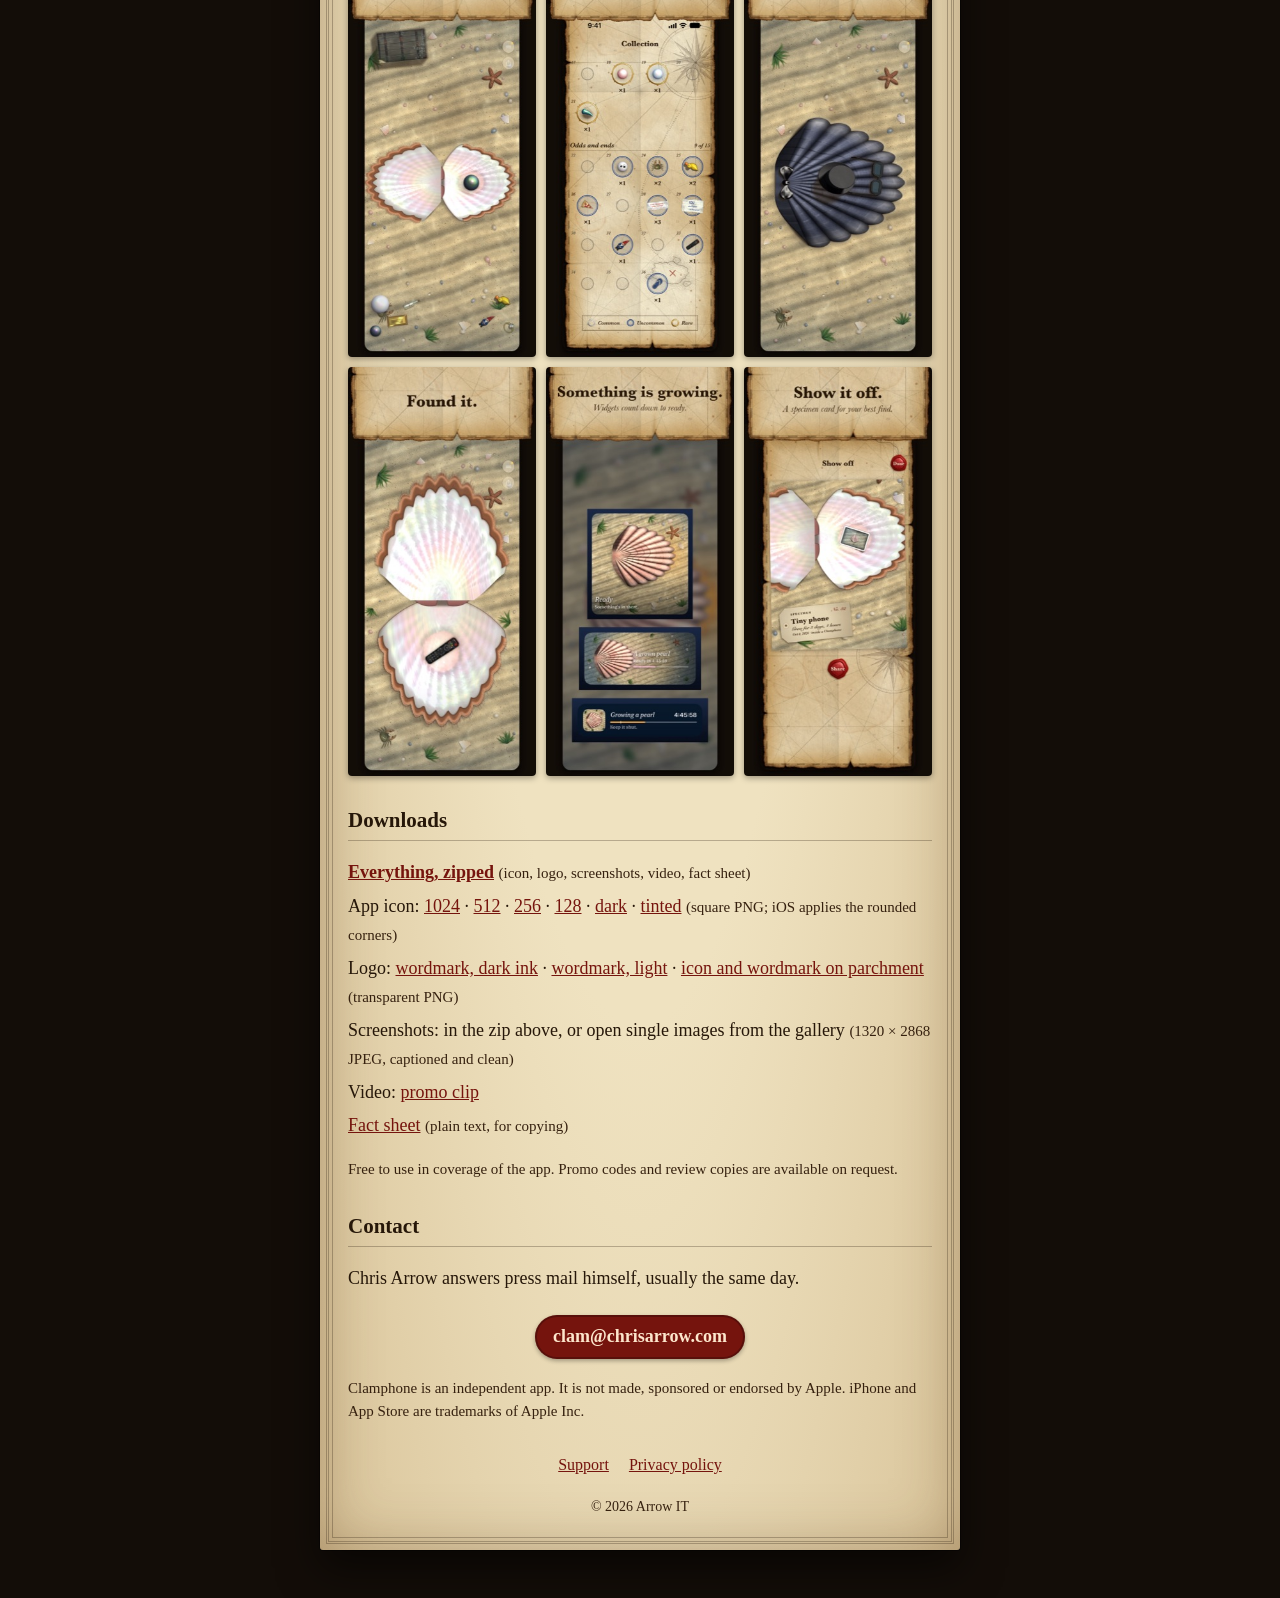
==== commit 6333d278: "Out now: replace pre-order wording on the support page, press page and fact sheet" ====
--- a/press.html
+++ b/press.html
@@ -43,7 +43,7 @@
   <dl class="facts">
     <dt>Name</dt><dd>Clamphone: Fold to Open</dd>
     <dt>Developer</dt><dd>Arrow IT (Chris Arrow, solo developer)</dd>
-    <dt>Release</dt><dd>23 October 2026, the day Apple’s foldable iPhone reaches customers. <a href="https://apps.apple.com/us/app/clamphone-fold-to-open/id6820744662">Pre-order now on the App Store</a>.</dd>
+    <dt>Release</dt><dd>23 October 2026, the day Apple’s foldable iPhone reaches customers. Out now, with the Made for iPhone Duo badge. <a href="https://apps.apple.com/us/app/clamphone-fold-to-open/id6820744662">Get it on the App Store</a>.</dd>
     <dt>Price</dt><dd>$0.99 (US). No ads, no in-app purchases, no subscriptions.</dd>
     <dt>Platform</dt><dd>iPhone, iOS 27 or later. Made for the foldable; on a phone that doesn’t fold, you tap to open.</dd>
     <dt>Privacy</dt><dd>No data collected. No accounts. The app makes no network connections.</dd>
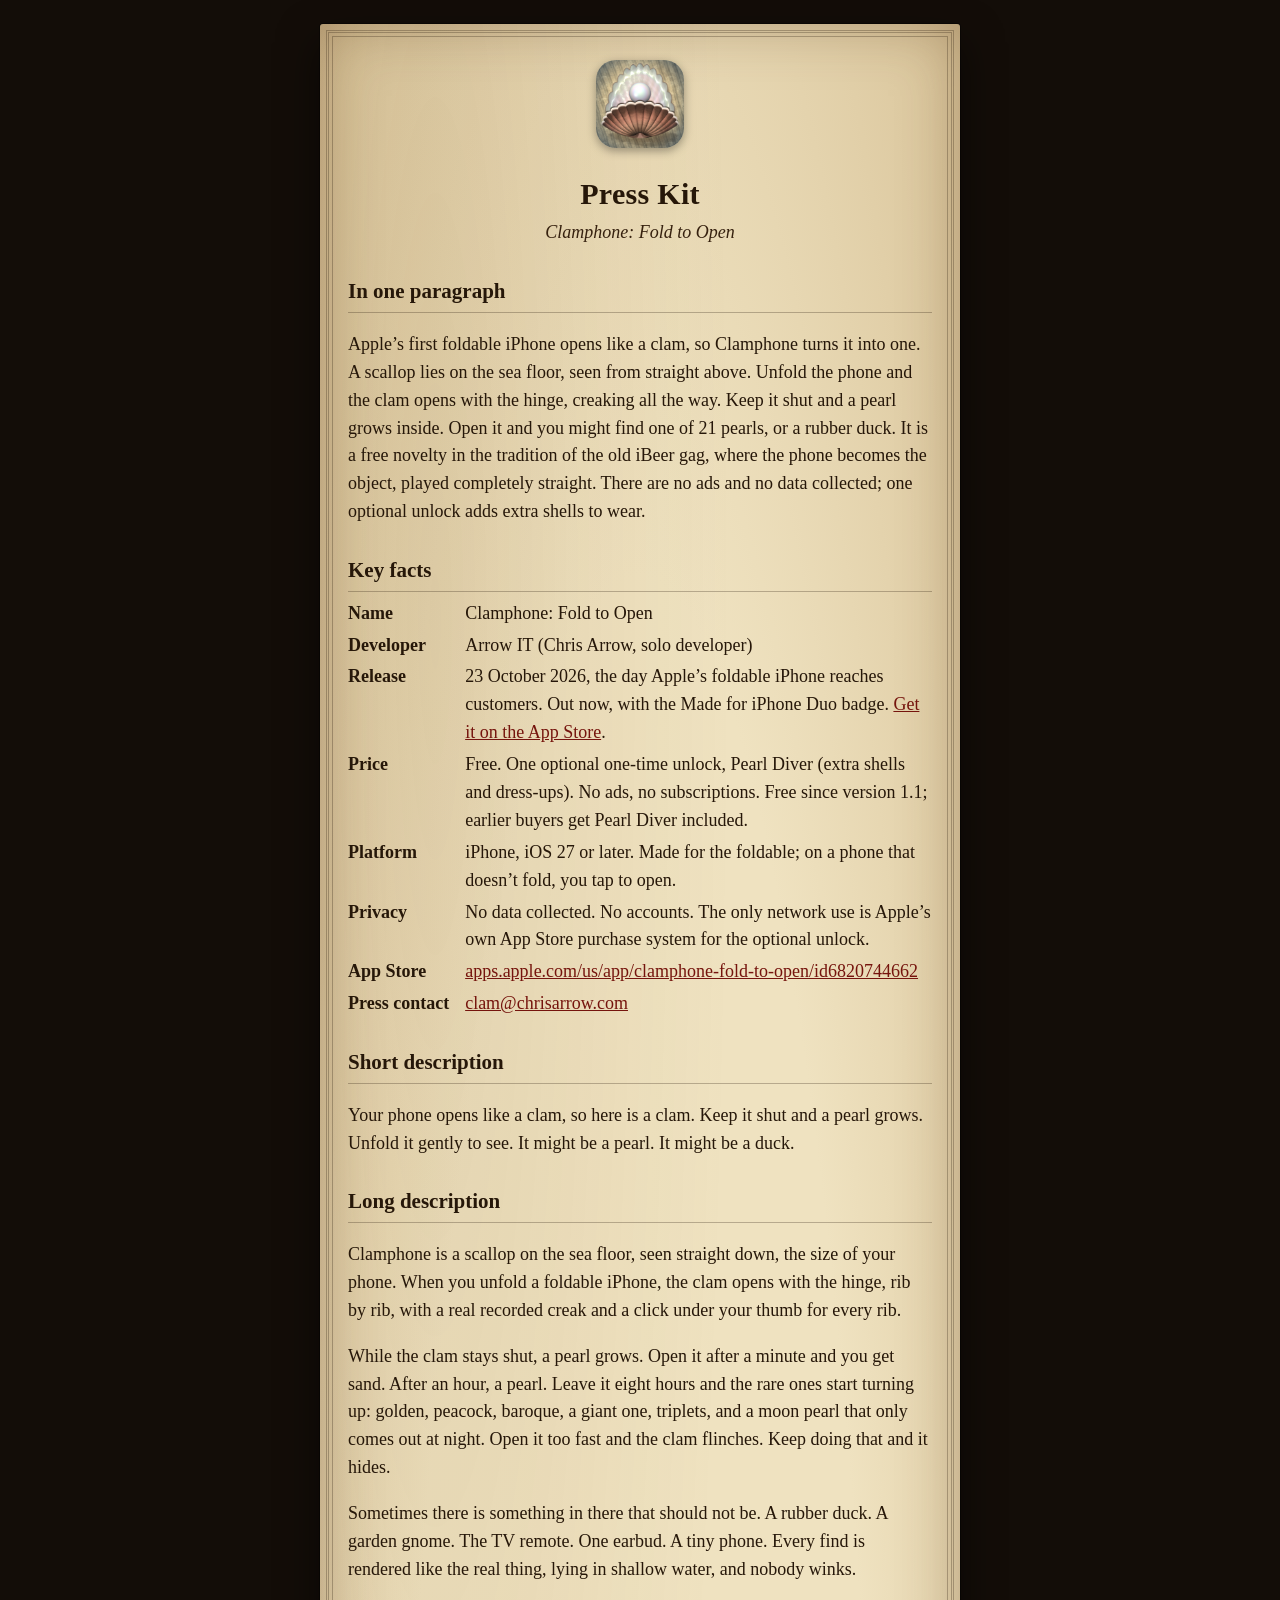
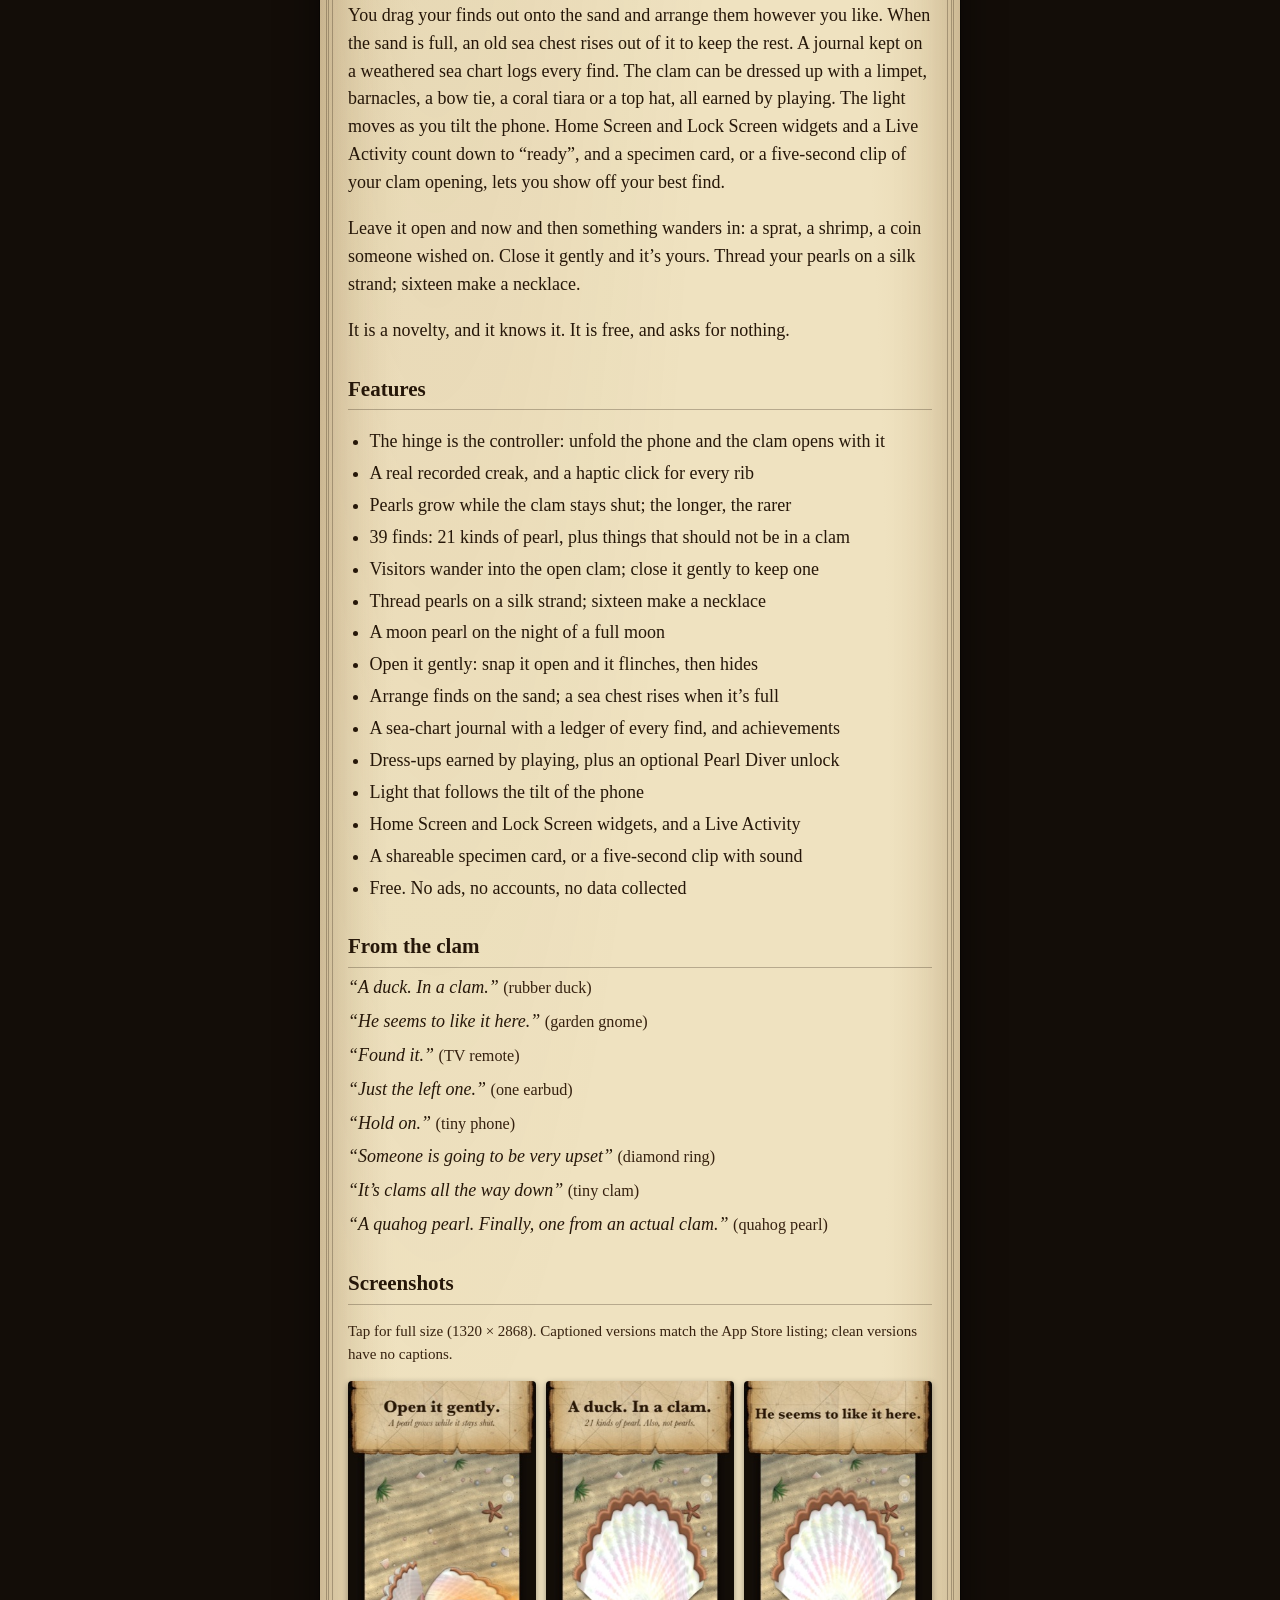
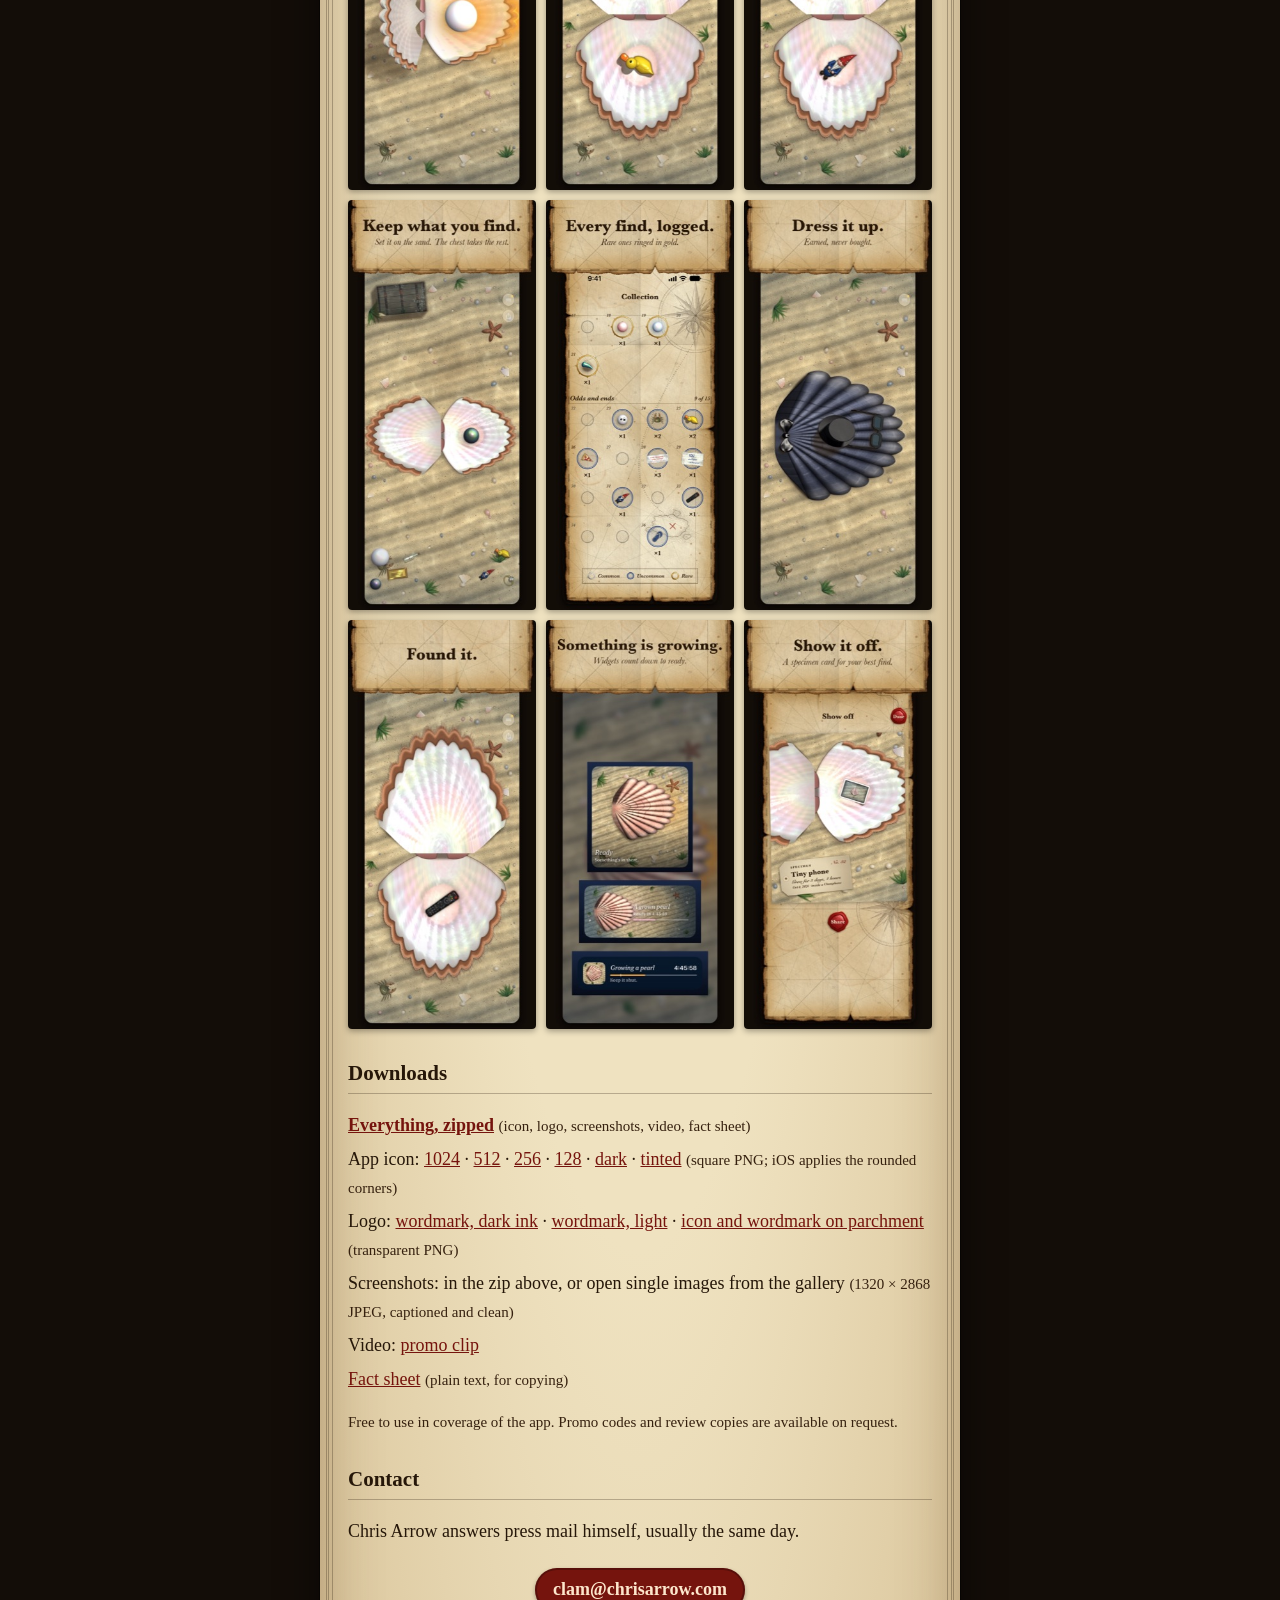
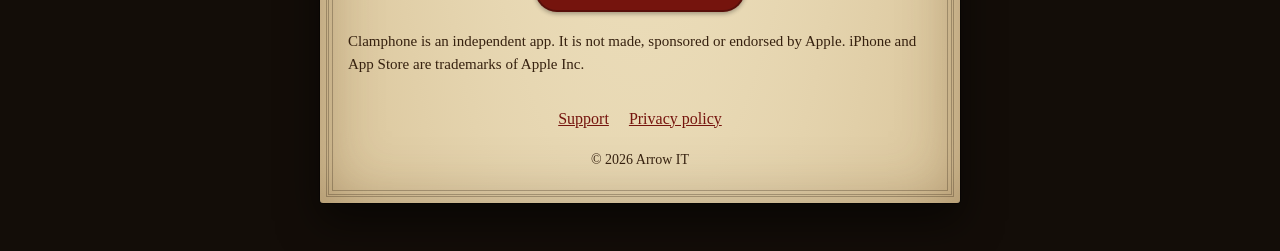
==== commit 5eb5600f: "1.1 drafts: free with Pearl Diver, 39 finds, visitors, strand, clip, privacy note on App Store purch" ====
--- a/press.html
+++ b/press.html
@@ -5,7 +5,7 @@
 <meta name="viewport" content="width=device-width, initial-scale=1">
 <meta name="color-scheme" content="light dark">
 <title>Clamphone Press Kit</title>
-<meta name="description" content="Press kit for Clamphone: Fold to Open, a $0.99 clam for Apple's first foldable iPhone. Facts, descriptions, screenshots, icon and logo.">
+<meta name="description" content="Press kit for Clamphone: Fold to Open, a free clam for Apple's first foldable iPhone. Facts, descriptions, screenshots, icon and logo.">
 <link rel="icon" href="icon.png">
 <link rel="stylesheet" href="style.css">
 <style>
@@ -37,16 +37,16 @@
   </header>
 
   <h2>In one paragraph</h2>
-  <p>Apple’s first foldable iPhone opens like a clam, so Clamphone turns it into one. A scallop lies on the sea floor, seen from straight above. Unfold the phone and the clam opens with the hinge, creaking all the way. Keep it shut and a pearl grows inside. Open it and you might find one of 21 pearls, or a rubber duck. It is a $0.99 novelty in the tradition of the old iBeer gag, where the phone becomes the object, played completely straight. There are no ads, no in-app purchases and no data collected.</p>
+  <p>Apple’s first foldable iPhone opens like a clam, so Clamphone turns it into one. A scallop lies on the sea floor, seen from straight above. Unfold the phone and the clam opens with the hinge, creaking all the way. Keep it shut and a pearl grows inside. Open it and you might find one of 21 pearls, or a rubber duck. It is a free novelty in the tradition of the old iBeer gag, where the phone becomes the object, played completely straight. There are no ads and no data collected; one optional unlock adds extra shells to wear.</p>
 
   <h2>Key facts</h2>
   <dl class="facts">
     <dt>Name</dt><dd>Clamphone: Fold to Open</dd>
     <dt>Developer</dt><dd>Arrow IT (Chris Arrow, solo developer)</dd>
     <dt>Release</dt><dd>23 October 2026, the day Apple’s foldable iPhone reaches customers. Out now, with the Made for iPhone Duo badge. <a href="https://apps.apple.com/us/app/clamphone-fold-to-open/id6820744662">Get it on the App Store</a>.</dd>
-    <dt>Price</dt><dd>$0.99 (US). No ads, no in-app purchases, no subscriptions.</dd>
+    <dt>Price</dt><dd>Free. One optional one-time unlock, Pearl Diver (extra shells and dress-ups). No ads, no subscriptions. Free since version 1.1; earlier buyers get Pearl Diver included.</dd>
     <dt>Platform</dt><dd>iPhone, iOS 27 or later. Made for the foldable; on a phone that doesn’t fold, you tap to open.</dd>
-    <dt>Privacy</dt><dd>No data collected. No accounts. The app makes no network connections.</dd>
+    <dt>Privacy</dt><dd>No data collected. No accounts. The only network use is Apple’s own App Store purchase system for the optional unlock.</dd>
     <dt>App Store</dt><dd><a href="https://apps.apple.com/us/app/clamphone-fold-to-open/id6820744662">apps.apple.com/us/app/clamphone-fold-to-open/id6820744662</a></dd>
     <dt>Press contact</dt><dd><a href="mailto:clam@chrisarrow.com?subject=Clamphone%20press">clam@chrisarrow.com</a></dd>
   </dl>
@@ -58,23 +58,27 @@
   <p>Clamphone is a scallop on the sea floor, seen straight down, the size of your phone. When you unfold a foldable iPhone, the clam opens with the hinge, rib by rib, with a real recorded creak and a click under your thumb for every rib.</p>
   <p>While the clam stays shut, a pearl grows. Open it after a minute and you get sand. After an hour, a pearl. Leave it eight hours and the rare ones start turning up: golden, peacock, baroque, a giant one, triplets, and a moon pearl that only comes out at night. Open it too fast and the clam flinches. Keep doing that and it hides.</p>
   <p>Sometimes there is something in there that should not be. A rubber duck. A garden gnome. The TV remote. One earbud. A tiny phone. Every find is rendered like the real thing, lying in shallow water, and nobody winks.</p>
-  <p>You drag your finds out onto the sand and arrange them however you like. When the sand is full, an old sea chest rises out of it to keep the rest. A journal kept on a weathered sea chart logs every find. The clam can be dressed up with a limpet, barnacles, a bow tie, a coral tiara or a top hat, all earned and none sold. The light moves as you tilt the phone. Home Screen and Lock Screen widgets and a Live Activity count down to “ready”, and a specimen card lets you show off your best find.</p>
-  <p>It is a novelty, and it knows it. It costs 99 cents once and asks for nothing else.</p>
+  <p>You drag your finds out onto the sand and arrange them however you like. When the sand is full, an old sea chest rises out of it to keep the rest. A journal kept on a weathered sea chart logs every find. The clam can be dressed up with a limpet, barnacles, a bow tie, a coral tiara or a top hat, all earned by playing. The light moves as you tilt the phone. Home Screen and Lock Screen widgets and a Live Activity count down to “ready”, and a specimen card, or a five-second clip of your clam opening, lets you show off your best find.</p>
+  <p>Leave it open and now and then something wanders in: a sprat, a shrimp, a coin someone wished on. Close it gently and it’s yours. Thread your pearls on a silk strand; sixteen make a necklace.</p>
+  <p>It is a novelty, and it knows it. It is free, and asks for nothing.</p>
 
   <h2>Features</h2>
   <ul>
     <li>The hinge is the controller: unfold the phone and the clam opens with it</li>
     <li>A real recorded creak, and a haptic click for every rib</li>
     <li>Pearls grow while the clam stays shut; the longer, the rarer</li>
-    <li>36 finds: 21 kinds of pearl, plus things that should not be in a clam</li>
+    <li>39 finds: 21 kinds of pearl, plus things that should not be in a clam</li>
+    <li>Visitors wander into the open clam; close it gently to keep one</li>
+    <li>Thread pearls on a silk strand; sixteen make a necklace</li>
+    <li>A moon pearl on the night of a full moon</li>
     <li>Open it gently: snap it open and it flinches, then hides</li>
     <li>Arrange finds on the sand; a sea chest rises when it’s full</li>
     <li>A sea-chart journal with a ledger of every find, and achievements</li>
-    <li>Dress-ups, earned rather than bought</li>
+    <li>Dress-ups earned by playing, plus an optional Pearl Diver unlock</li>
     <li>Light that follows the tilt of the phone</li>
     <li>Home Screen and Lock Screen widgets, and a Live Activity</li>
-    <li>A shareable specimen card for your best find</li>
-    <li>No ads, no in-app purchases, no accounts, no data collected</li>
+    <li>A shareable specimen card, or a five-second clip with sound</li>
+    <li>Free. No ads, no accounts, no data collected</li>
   </ul>
 
   <h2>From the clam</h2>
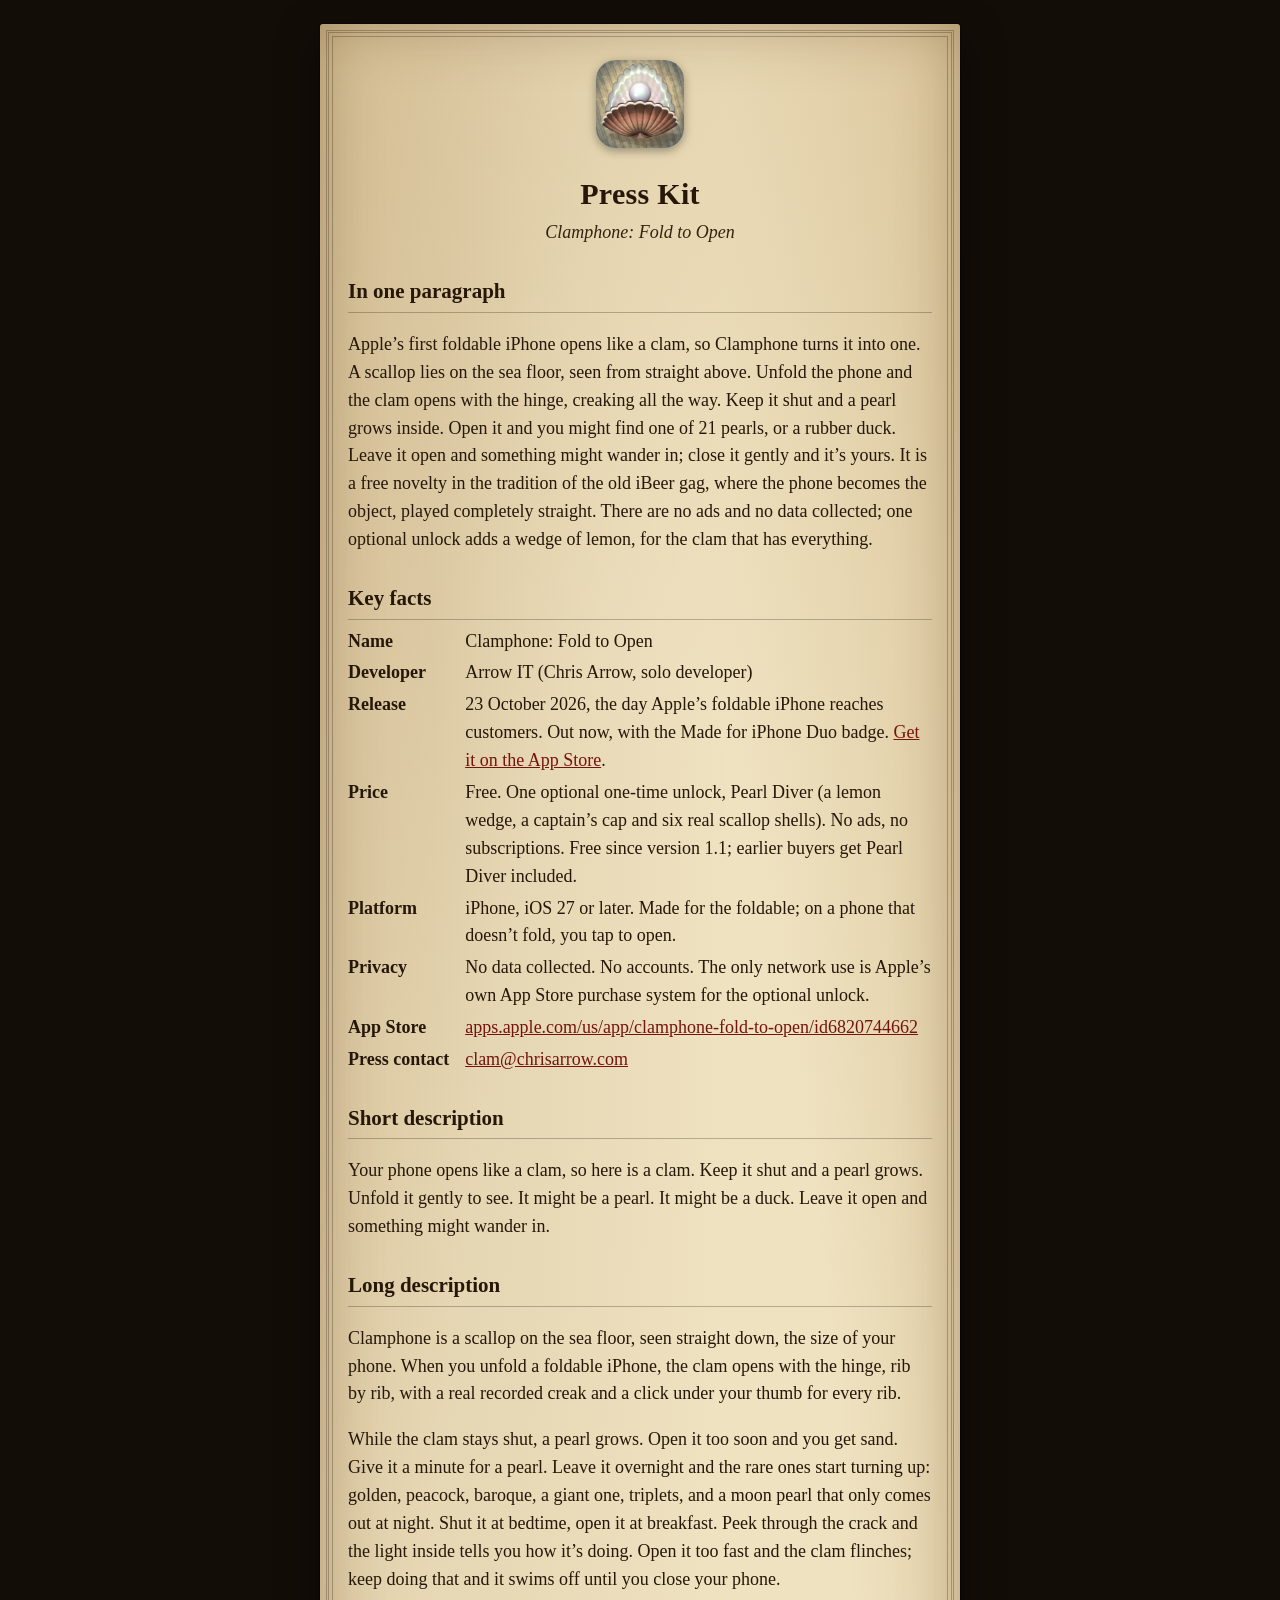
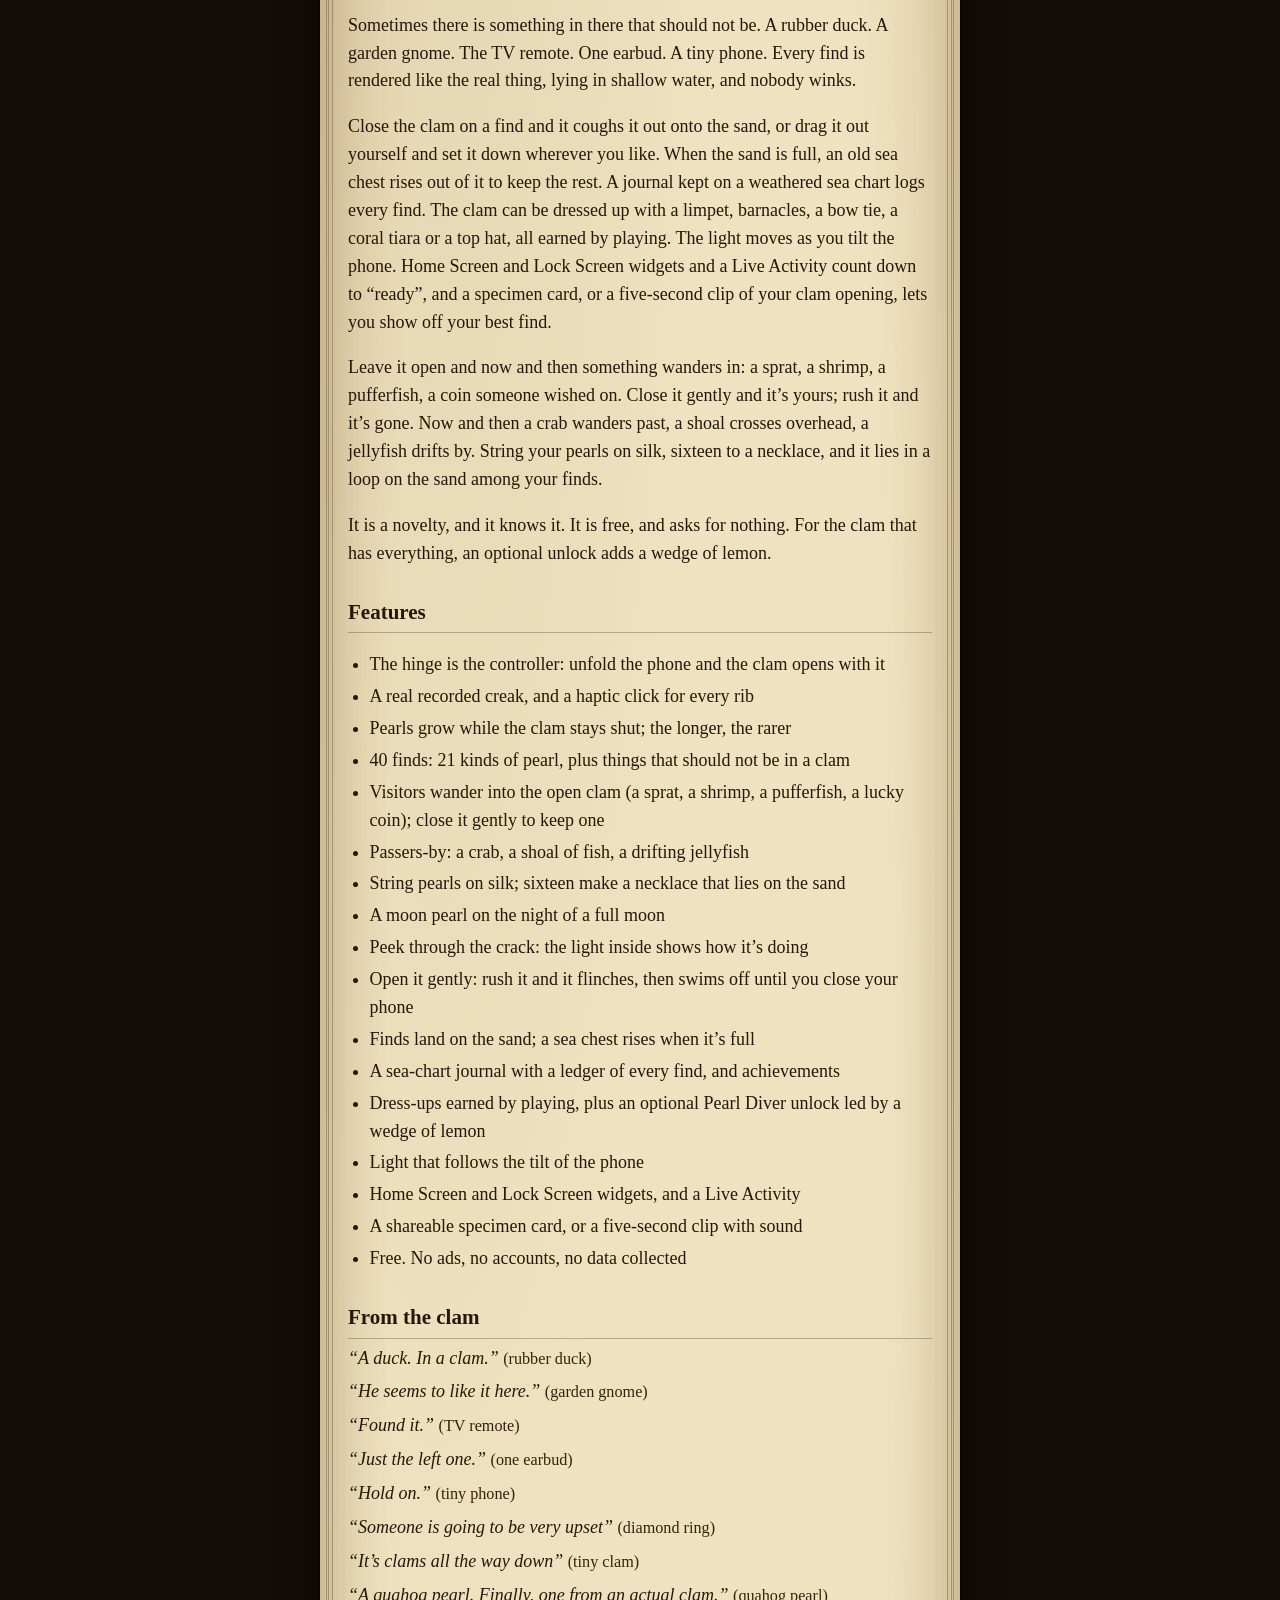
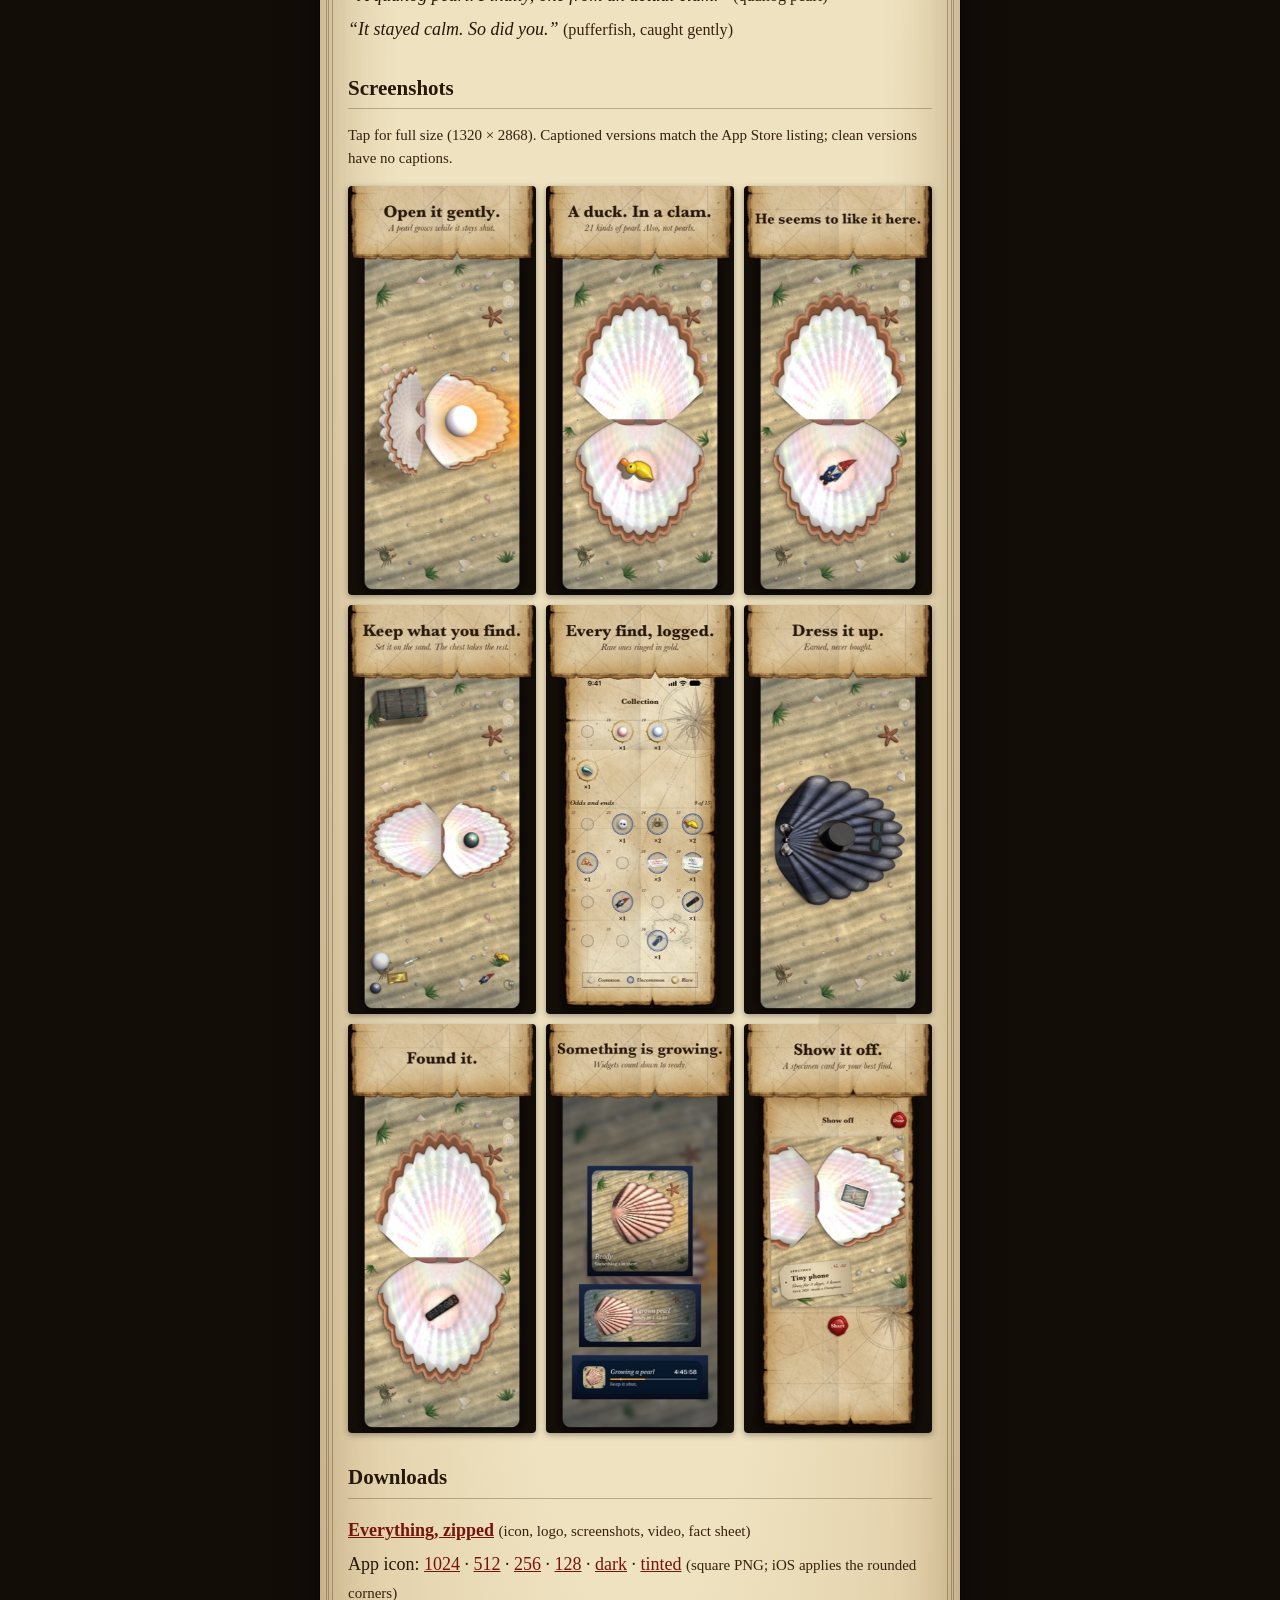
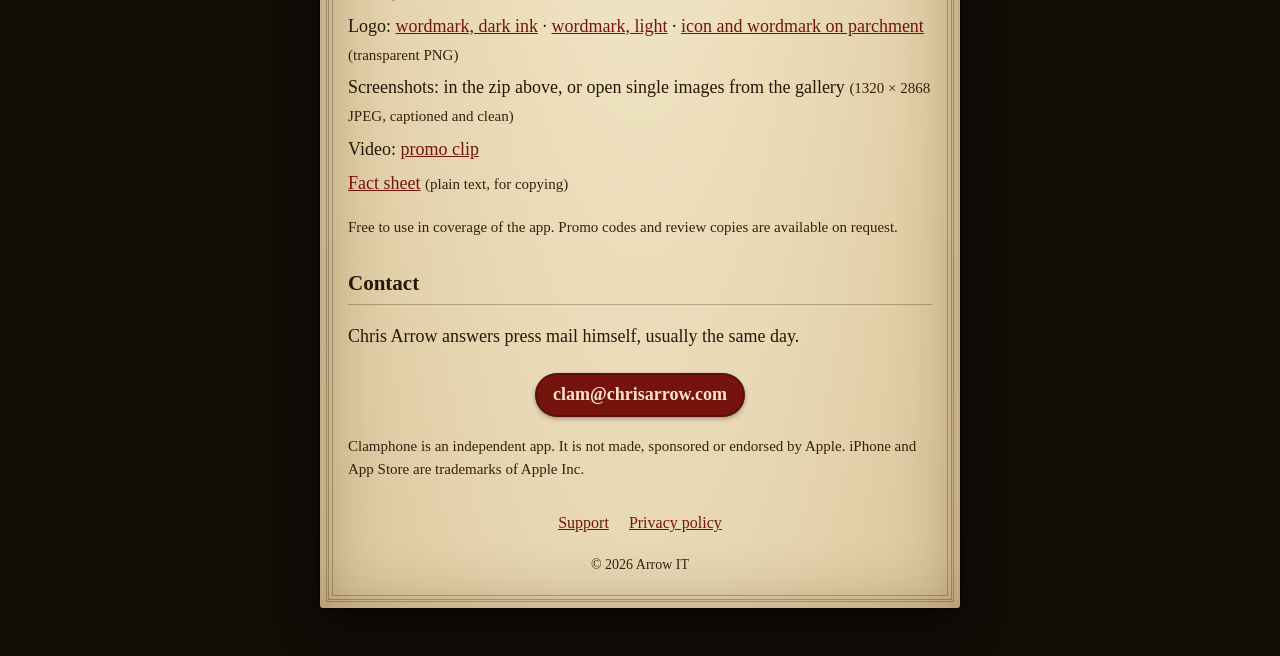
==== commit e779d032: "1.1 site rewrite: cough-out, peek and bedtime rituals, visitors incl. pufferfish, passers-by, neckla" ====
--- a/press.html
+++ b/press.html
@@ -37,14 +37,14 @@
   </header>
 
   <h2>In one paragraph</h2>
-  <p>Apple’s first foldable iPhone opens like a clam, so Clamphone turns it into one. A scallop lies on the sea floor, seen from straight above. Unfold the phone and the clam opens with the hinge, creaking all the way. Keep it shut and a pearl grows inside. Open it and you might find one of 21 pearls, or a rubber duck. It is a free novelty in the tradition of the old iBeer gag, where the phone becomes the object, played completely straight. There are no ads and no data collected; one optional unlock adds extra shells to wear.</p>
+  <p>Apple’s first foldable iPhone opens like a clam, so Clamphone turns it into one. A scallop lies on the sea floor, seen from straight above. Unfold the phone and the clam opens with the hinge, creaking all the way. Keep it shut and a pearl grows inside. Open it and you might find one of 21 pearls, or a rubber duck. Leave it open and something might wander in; close it gently and it’s yours. It is a free novelty in the tradition of the old iBeer gag, where the phone becomes the object, played completely straight. There are no ads and no data collected; one optional unlock adds a wedge of lemon, for the clam that has everything.</p>
 
   <h2>Key facts</h2>
   <dl class="facts">
     <dt>Name</dt><dd>Clamphone: Fold to Open</dd>
     <dt>Developer</dt><dd>Arrow IT (Chris Arrow, solo developer)</dd>
     <dt>Release</dt><dd>23 October 2026, the day Apple’s foldable iPhone reaches customers. Out now, with the Made for iPhone Duo badge. <a href="https://apps.apple.com/us/app/clamphone-fold-to-open/id6820744662">Get it on the App Store</a>.</dd>
-    <dt>Price</dt><dd>Free. One optional one-time unlock, Pearl Diver (extra shells and dress-ups). No ads, no subscriptions. Free since version 1.1; earlier buyers get Pearl Diver included.</dd>
+    <dt>Price</dt><dd>Free. One optional one-time unlock, Pearl Diver (a lemon wedge, a captain’s cap and six real scallop shells). No ads, no subscriptions. Free since version 1.1; earlier buyers get Pearl Diver included.</dd>
     <dt>Platform</dt><dd>iPhone, iOS 27 or later. Made for the foldable; on a phone that doesn’t fold, you tap to open.</dd>
     <dt>Privacy</dt><dd>No data collected. No accounts. The only network use is Apple’s own App Store purchase system for the optional unlock.</dd>
     <dt>App Store</dt><dd><a href="https://apps.apple.com/us/app/clamphone-fold-to-open/id6820744662">apps.apple.com/us/app/clamphone-fold-to-open/id6820744662</a></dd>
@@ -52,29 +52,31 @@
   </dl>
 
   <h2>Short description</h2>
-  <p>Your phone opens like a clam, so here is a clam. Keep it shut and a pearl grows. Unfold it gently to see. It might be a pearl. It might be a duck.</p>
+  <p>Your phone opens like a clam, so here is a clam. Keep it shut and a pearl grows. Unfold it gently to see. It might be a pearl. It might be a duck. Leave it open and something might wander in.</p>
 
   <h2>Long description</h2>
   <p>Clamphone is a scallop on the sea floor, seen straight down, the size of your phone. When you unfold a foldable iPhone, the clam opens with the hinge, rib by rib, with a real recorded creak and a click under your thumb for every rib.</p>
-  <p>While the clam stays shut, a pearl grows. Open it after a minute and you get sand. After an hour, a pearl. Leave it eight hours and the rare ones start turning up: golden, peacock, baroque, a giant one, triplets, and a moon pearl that only comes out at night. Open it too fast and the clam flinches. Keep doing that and it hides.</p>
+  <p>While the clam stays shut, a pearl grows. Open it too soon and you get sand. Give it a minute for a pearl. Leave it overnight and the rare ones start turning up: golden, peacock, baroque, a giant one, triplets, and a moon pearl that only comes out at night. Shut it at bedtime, open it at breakfast. Peek through the crack and the light inside tells you how it’s doing. Open it too fast and the clam flinches; keep doing that and it swims off until you close your phone.</p>
   <p>Sometimes there is something in there that should not be. A rubber duck. A garden gnome. The TV remote. One earbud. A tiny phone. Every find is rendered like the real thing, lying in shallow water, and nobody winks.</p>
-  <p>You drag your finds out onto the sand and arrange them however you like. When the sand is full, an old sea chest rises out of it to keep the rest. A journal kept on a weathered sea chart logs every find. The clam can be dressed up with a limpet, barnacles, a bow tie, a coral tiara or a top hat, all earned by playing. The light moves as you tilt the phone. Home Screen and Lock Screen widgets and a Live Activity count down to “ready”, and a specimen card, or a five-second clip of your clam opening, lets you show off your best find.</p>
-  <p>Leave it open and now and then something wanders in: a sprat, a shrimp, a coin someone wished on. Close it gently and it’s yours. Thread your pearls on a silk strand; sixteen make a necklace.</p>
-  <p>It is a novelty, and it knows it. It is free, and asks for nothing.</p>
+  <p>Close the clam on a find and it coughs it out onto the sand, or drag it out yourself and set it down wherever you like. When the sand is full, an old sea chest rises out of it to keep the rest. A journal kept on a weathered sea chart logs every find. The clam can be dressed up with a limpet, barnacles, a bow tie, a coral tiara or a top hat, all earned by playing. The light moves as you tilt the phone. Home Screen and Lock Screen widgets and a Live Activity count down to “ready”, and a specimen card, or a five-second clip of your clam opening, lets you show off your best find.</p>
+  <p>Leave it open and now and then something wanders in: a sprat, a shrimp, a pufferfish, a coin someone wished on. Close it gently and it’s yours; rush it and it’s gone. Now and then a crab wanders past, a shoal crosses overhead, a jellyfish drifts by. String your pearls on silk, sixteen to a necklace, and it lies in a loop on the sand among your finds.</p>
+  <p>It is a novelty, and it knows it. It is free, and asks for nothing. For the clam that has everything, an optional unlock adds a wedge of lemon.</p>
 
   <h2>Features</h2>
   <ul>
     <li>The hinge is the controller: unfold the phone and the clam opens with it</li>
     <li>A real recorded creak, and a haptic click for every rib</li>
     <li>Pearls grow while the clam stays shut; the longer, the rarer</li>
-    <li>39 finds: 21 kinds of pearl, plus things that should not be in a clam</li>
-    <li>Visitors wander into the open clam; close it gently to keep one</li>
-    <li>Thread pearls on a silk strand; sixteen make a necklace</li>
+    <li>40 finds: 21 kinds of pearl, plus things that should not be in a clam</li>
+    <li>Visitors wander into the open clam (a sprat, a shrimp, a pufferfish, a lucky coin); close it gently to keep one</li>
+    <li>Passers-by: a crab, a shoal of fish, a drifting jellyfish</li>
+    <li>String pearls on silk; sixteen make a necklace that lies on the sand</li>
     <li>A moon pearl on the night of a full moon</li>
-    <li>Open it gently: snap it open and it flinches, then hides</li>
-    <li>Arrange finds on the sand; a sea chest rises when it’s full</li>
+    <li>Peek through the crack: the light inside shows how it’s doing</li>
+    <li>Open it gently: rush it and it flinches, then swims off until you close your phone</li>
+    <li>Finds land on the sand; a sea chest rises when it’s full</li>
     <li>A sea-chart journal with a ledger of every find, and achievements</li>
-    <li>Dress-ups earned by playing, plus an optional Pearl Diver unlock</li>
+    <li>Dress-ups earned by playing, plus an optional Pearl Diver unlock led by a wedge of lemon</li>
     <li>Light that follows the tilt of the phone</li>
     <li>Home Screen and Lock Screen widgets, and a Live Activity</li>
     <li>A shareable specimen card, or a five-second clip with sound</li>
@@ -90,6 +92,7 @@
   <p class="quote">“Someone is going to be very upset” <span>(diamond ring)</span></p>
   <p class="quote">“It’s clams all the way down” <span>(tiny clam)</span></p>
   <p class="quote">“A quahog pearl. Finally, one from an actual clam.” <span>(quahog pearl)</span></p>
+  <p class="quote">“It stayed calm. So did you.” <span>(pufferfish, caught gently)</span></p>
 
   <h2>Screenshots</h2>
   <p class="small">Tap for full size (1320 × 2868). Captioned versions match the App Store listing; clean versions have no captions.</p>
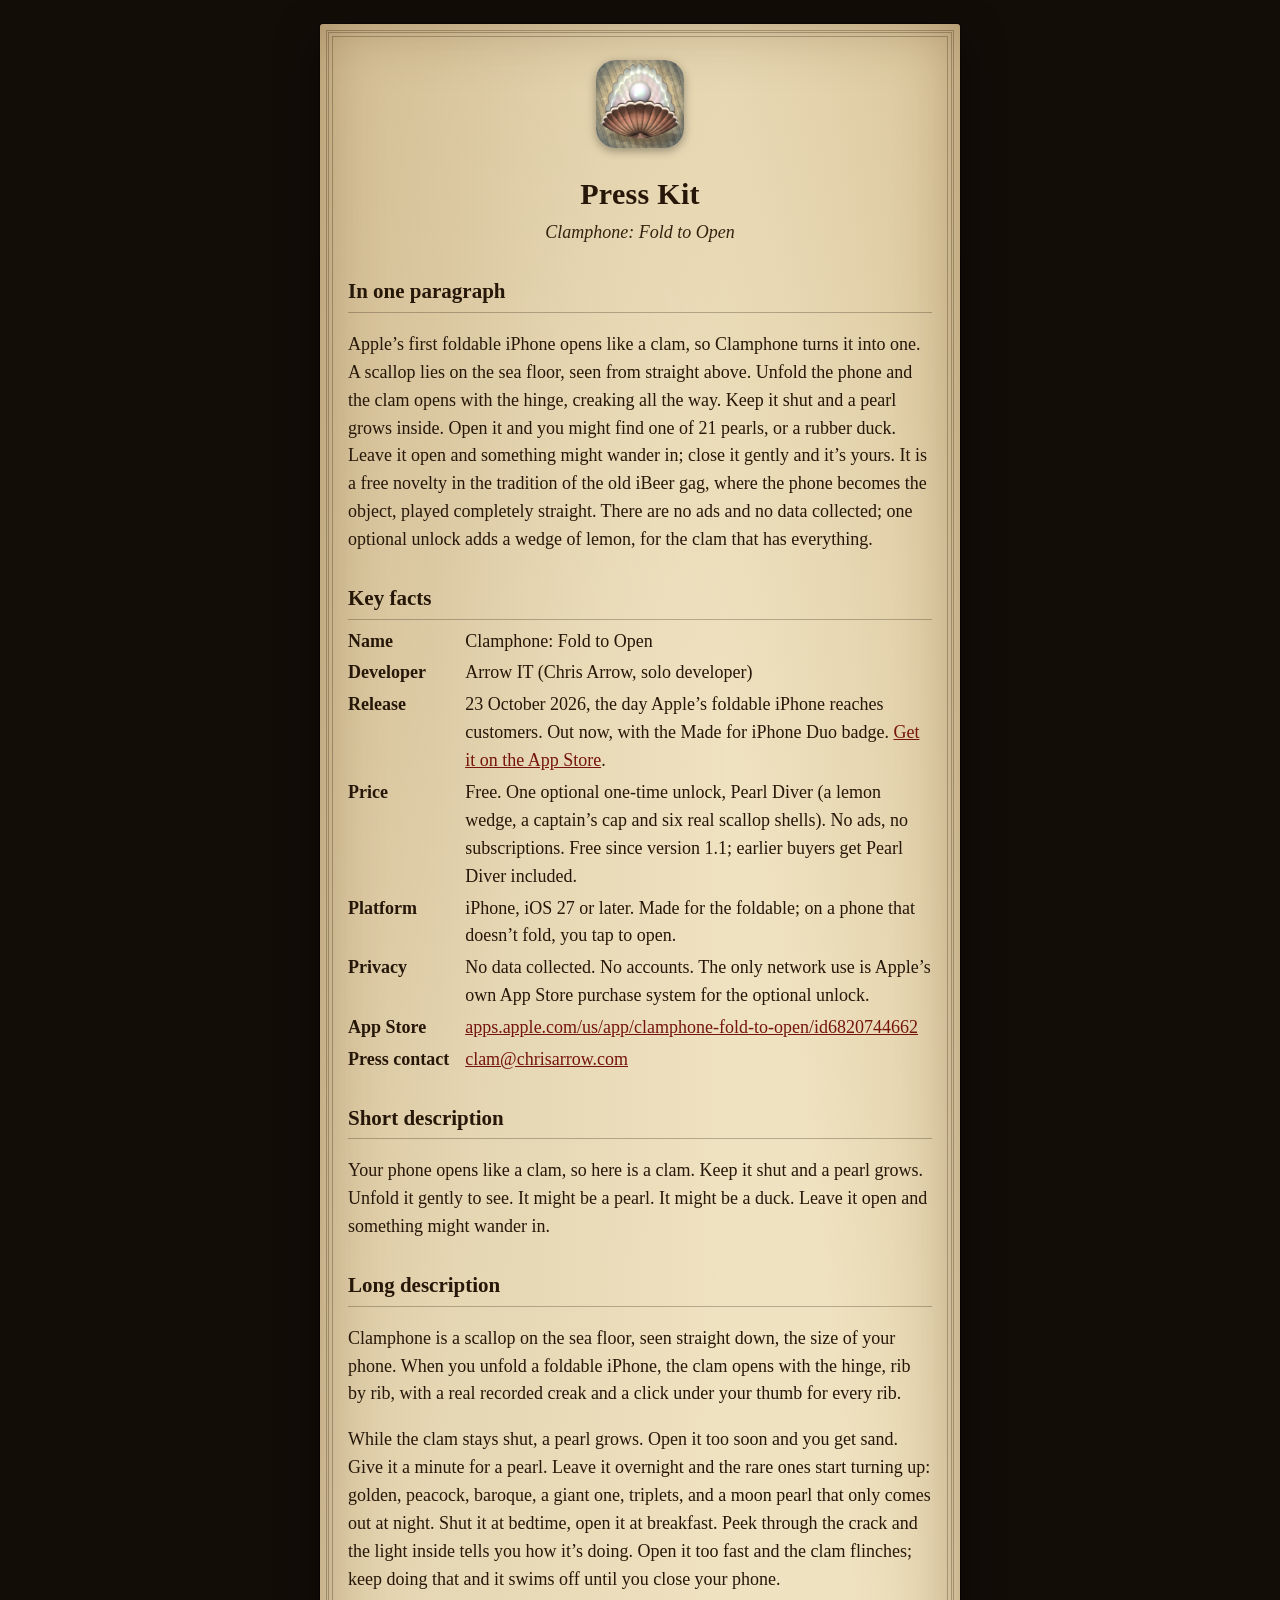
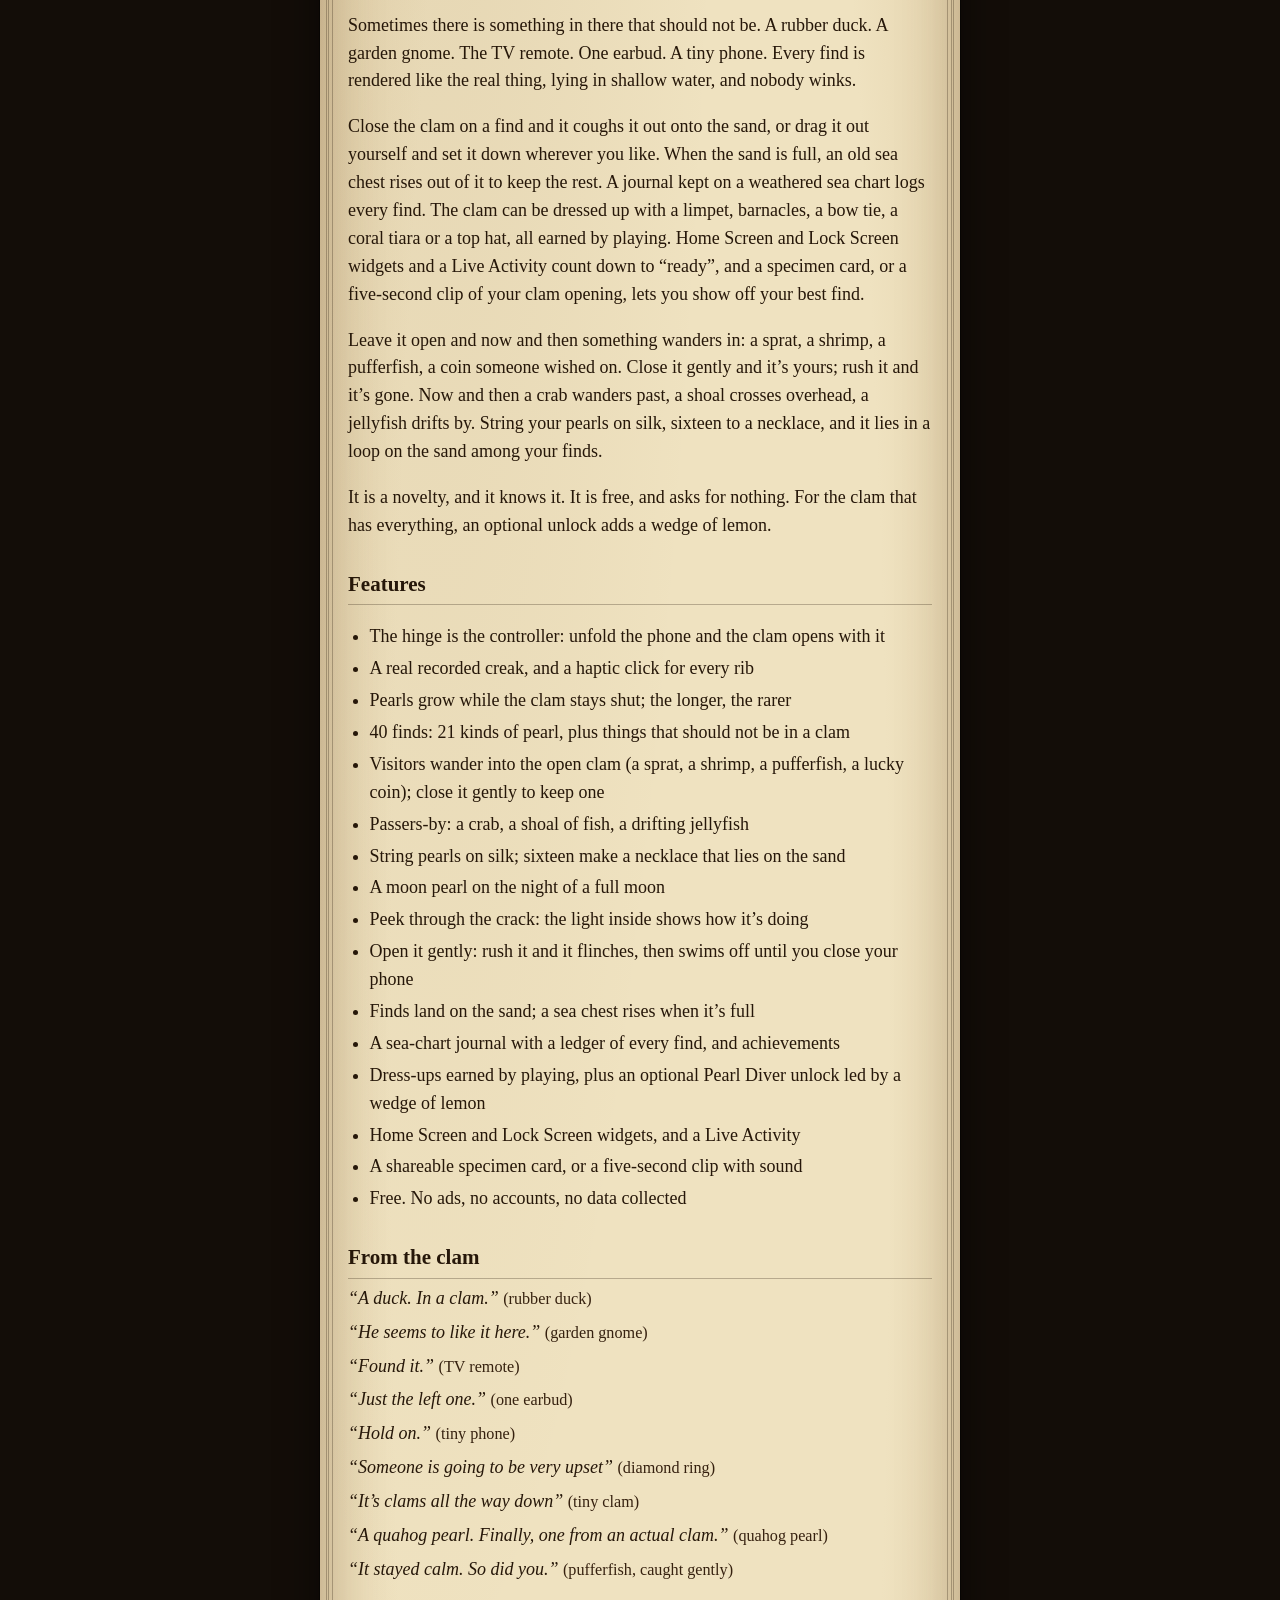
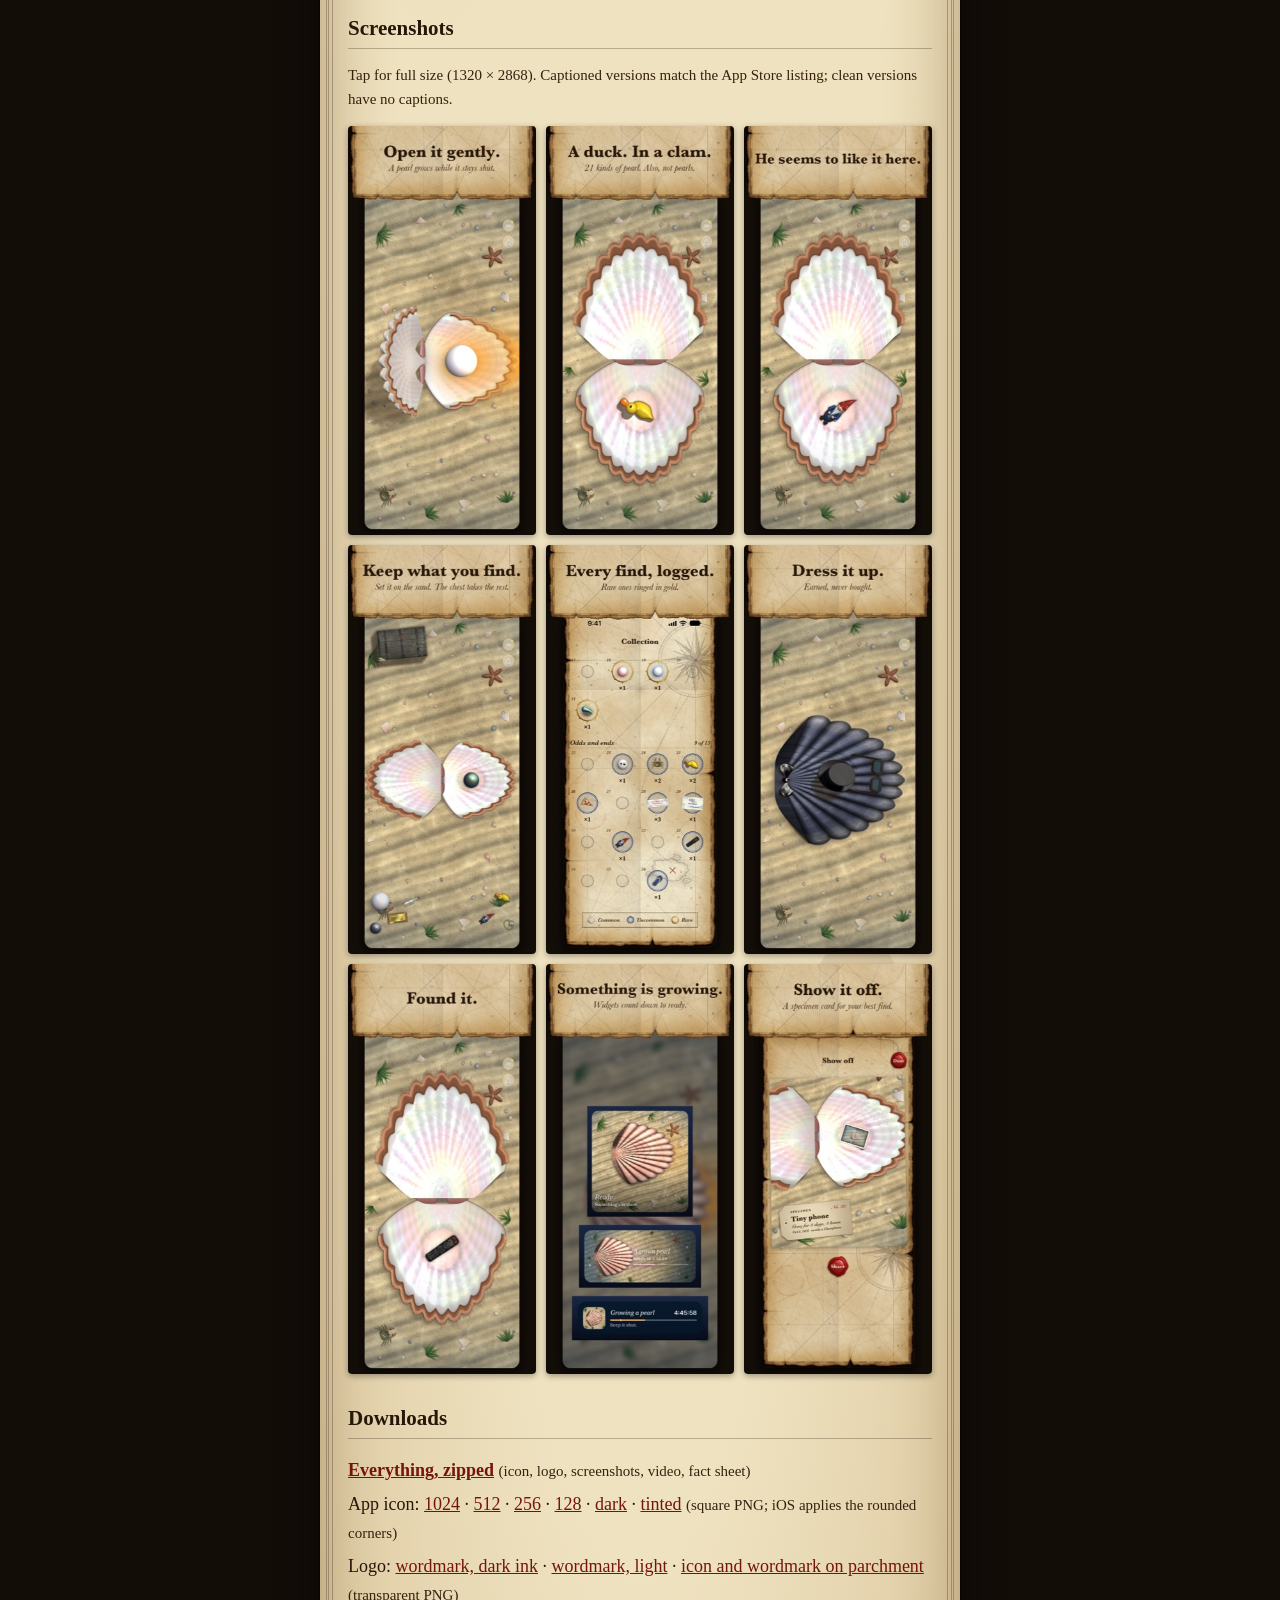
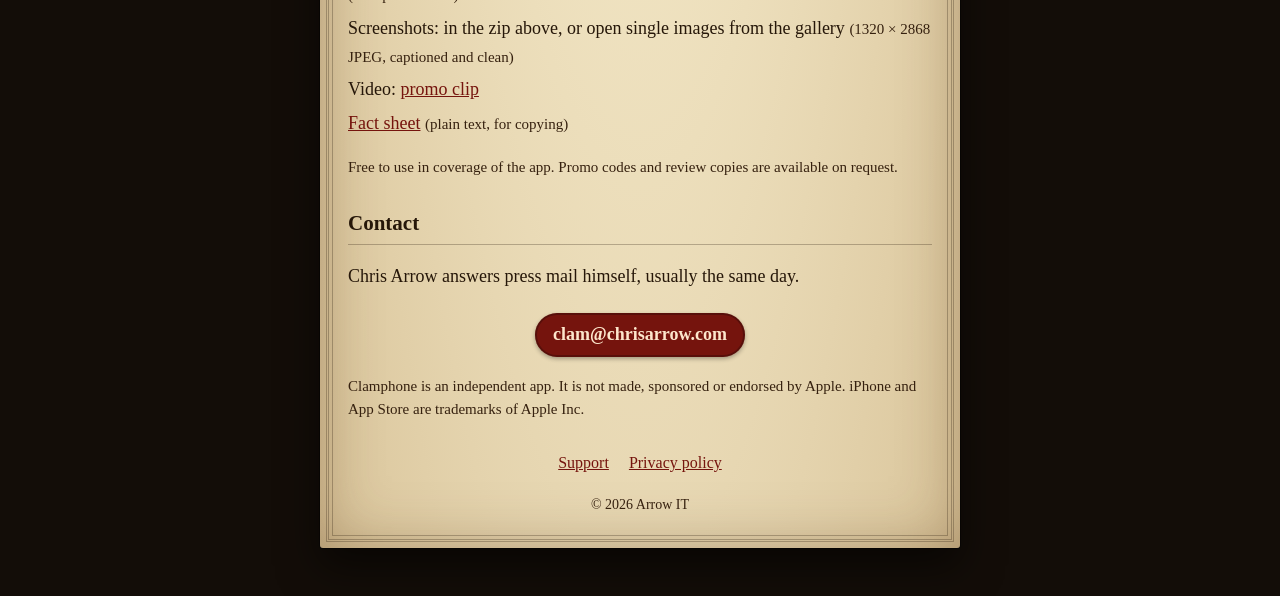
==== commit c68dfb79: "1.1: tilt lighting removed (FAQ, privacy, press page, fact sheet, press kit zip)" ====
--- a/press.html
+++ b/press.html
@@ -58,7 +58,7 @@
   <p>Clamphone is a scallop on the sea floor, seen straight down, the size of your phone. When you unfold a foldable iPhone, the clam opens with the hinge, rib by rib, with a real recorded creak and a click under your thumb for every rib.</p>
   <p>While the clam stays shut, a pearl grows. Open it too soon and you get sand. Give it a minute for a pearl. Leave it overnight and the rare ones start turning up: golden, peacock, baroque, a giant one, triplets, and a moon pearl that only comes out at night. Shut it at bedtime, open it at breakfast. Peek through the crack and the light inside tells you how it’s doing. Open it too fast and the clam flinches; keep doing that and it swims off until you close your phone.</p>
   <p>Sometimes there is something in there that should not be. A rubber duck. A garden gnome. The TV remote. One earbud. A tiny phone. Every find is rendered like the real thing, lying in shallow water, and nobody winks.</p>
-  <p>Close the clam on a find and it coughs it out onto the sand, or drag it out yourself and set it down wherever you like. When the sand is full, an old sea chest rises out of it to keep the rest. A journal kept on a weathered sea chart logs every find. The clam can be dressed up with a limpet, barnacles, a bow tie, a coral tiara or a top hat, all earned by playing. The light moves as you tilt the phone. Home Screen and Lock Screen widgets and a Live Activity count down to “ready”, and a specimen card, or a five-second clip of your clam opening, lets you show off your best find.</p>
+  <p>Close the clam on a find and it coughs it out onto the sand, or drag it out yourself and set it down wherever you like. When the sand is full, an old sea chest rises out of it to keep the rest. A journal kept on a weathered sea chart logs every find. The clam can be dressed up with a limpet, barnacles, a bow tie, a coral tiara or a top hat, all earned by playing. Home Screen and Lock Screen widgets and a Live Activity count down to “ready”, and a specimen card, or a five-second clip of your clam opening, lets you show off your best find.</p>
   <p>Leave it open and now and then something wanders in: a sprat, a shrimp, a pufferfish, a coin someone wished on. Close it gently and it’s yours; rush it and it’s gone. Now and then a crab wanders past, a shoal crosses overhead, a jellyfish drifts by. String your pearls on silk, sixteen to a necklace, and it lies in a loop on the sand among your finds.</p>
   <p>It is a novelty, and it knows it. It is free, and asks for nothing. For the clam that has everything, an optional unlock adds a wedge of lemon.</p>
 
@@ -77,7 +77,6 @@
     <li>Finds land on the sand; a sea chest rises when it’s full</li>
     <li>A sea-chart journal with a ledger of every find, and achievements</li>
     <li>Dress-ups earned by playing, plus an optional Pearl Diver unlock led by a wedge of lemon</li>
-    <li>Light that follows the tilt of the phone</li>
     <li>Home Screen and Lock Screen widgets, and a Live Activity</li>
     <li>A shareable specimen card, or a five-second clip with sound</li>
     <li>Free. No ads, no accounts, no data collected</li>
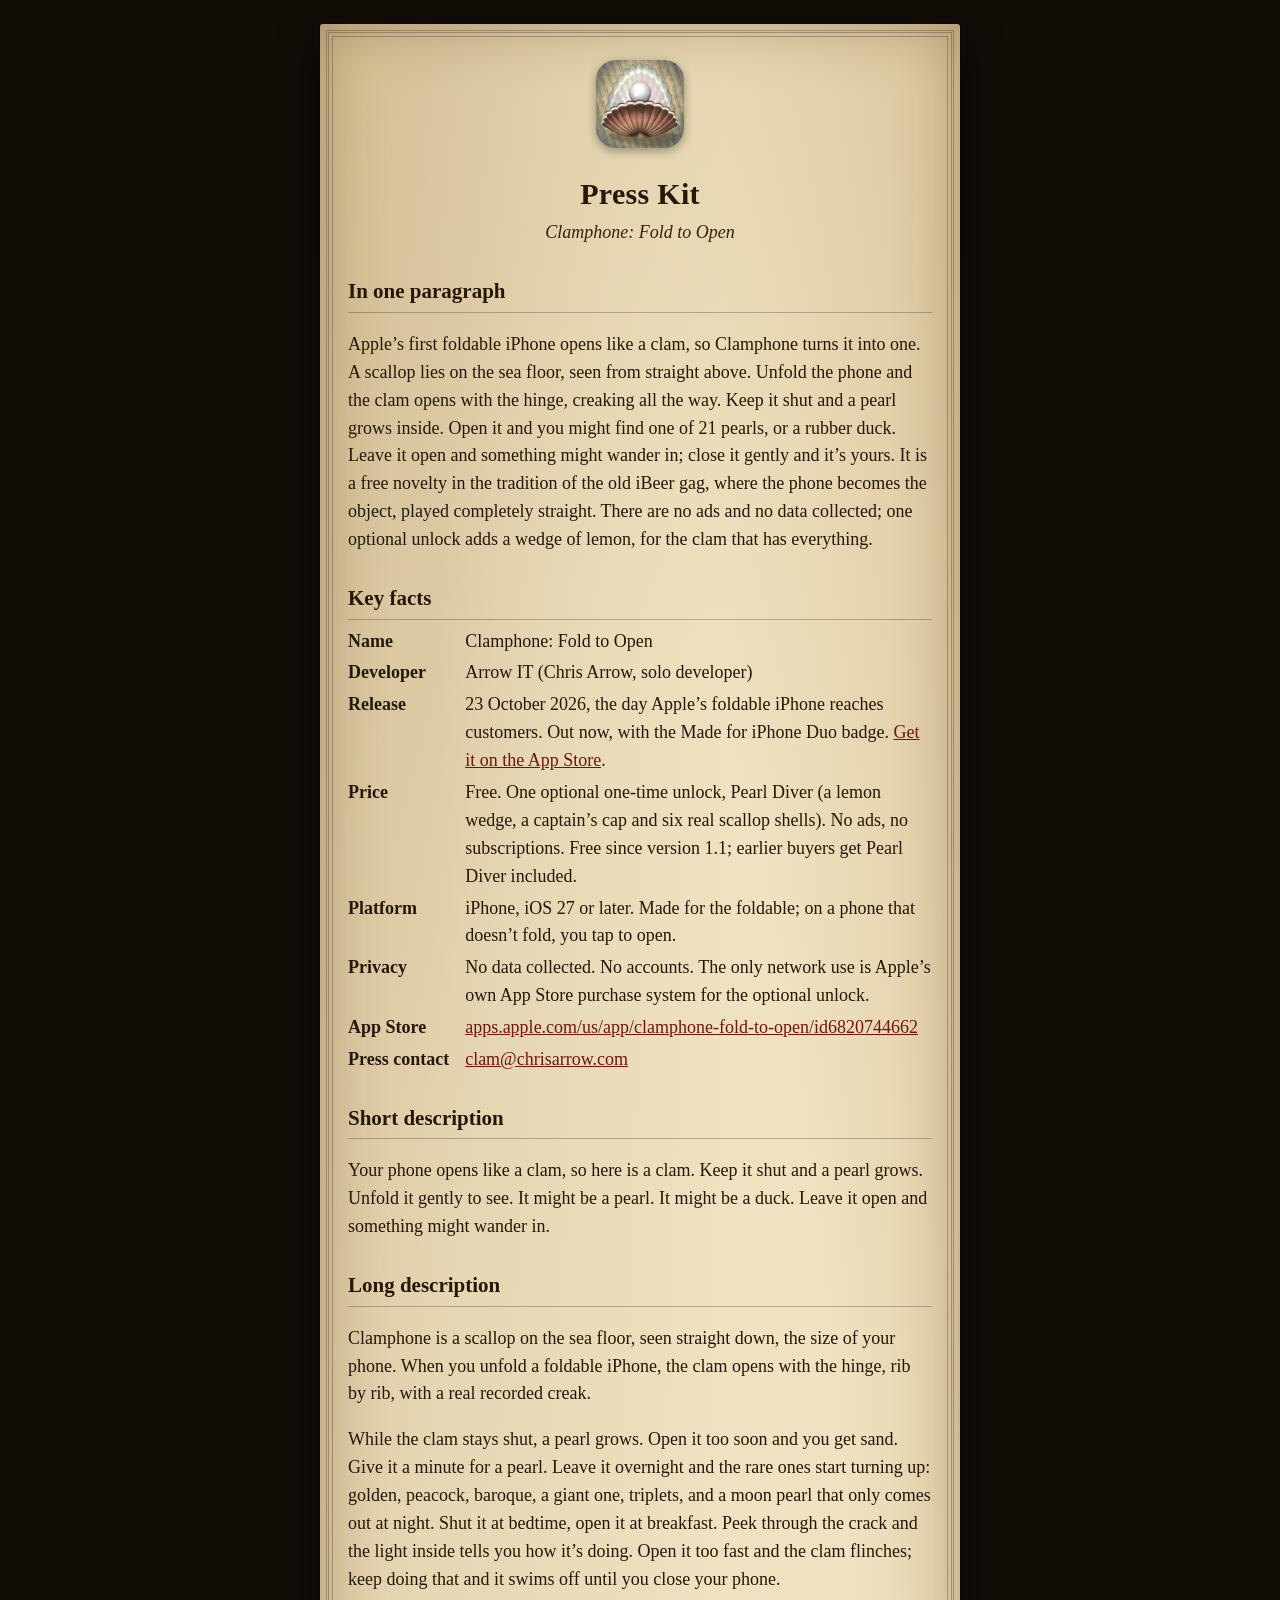
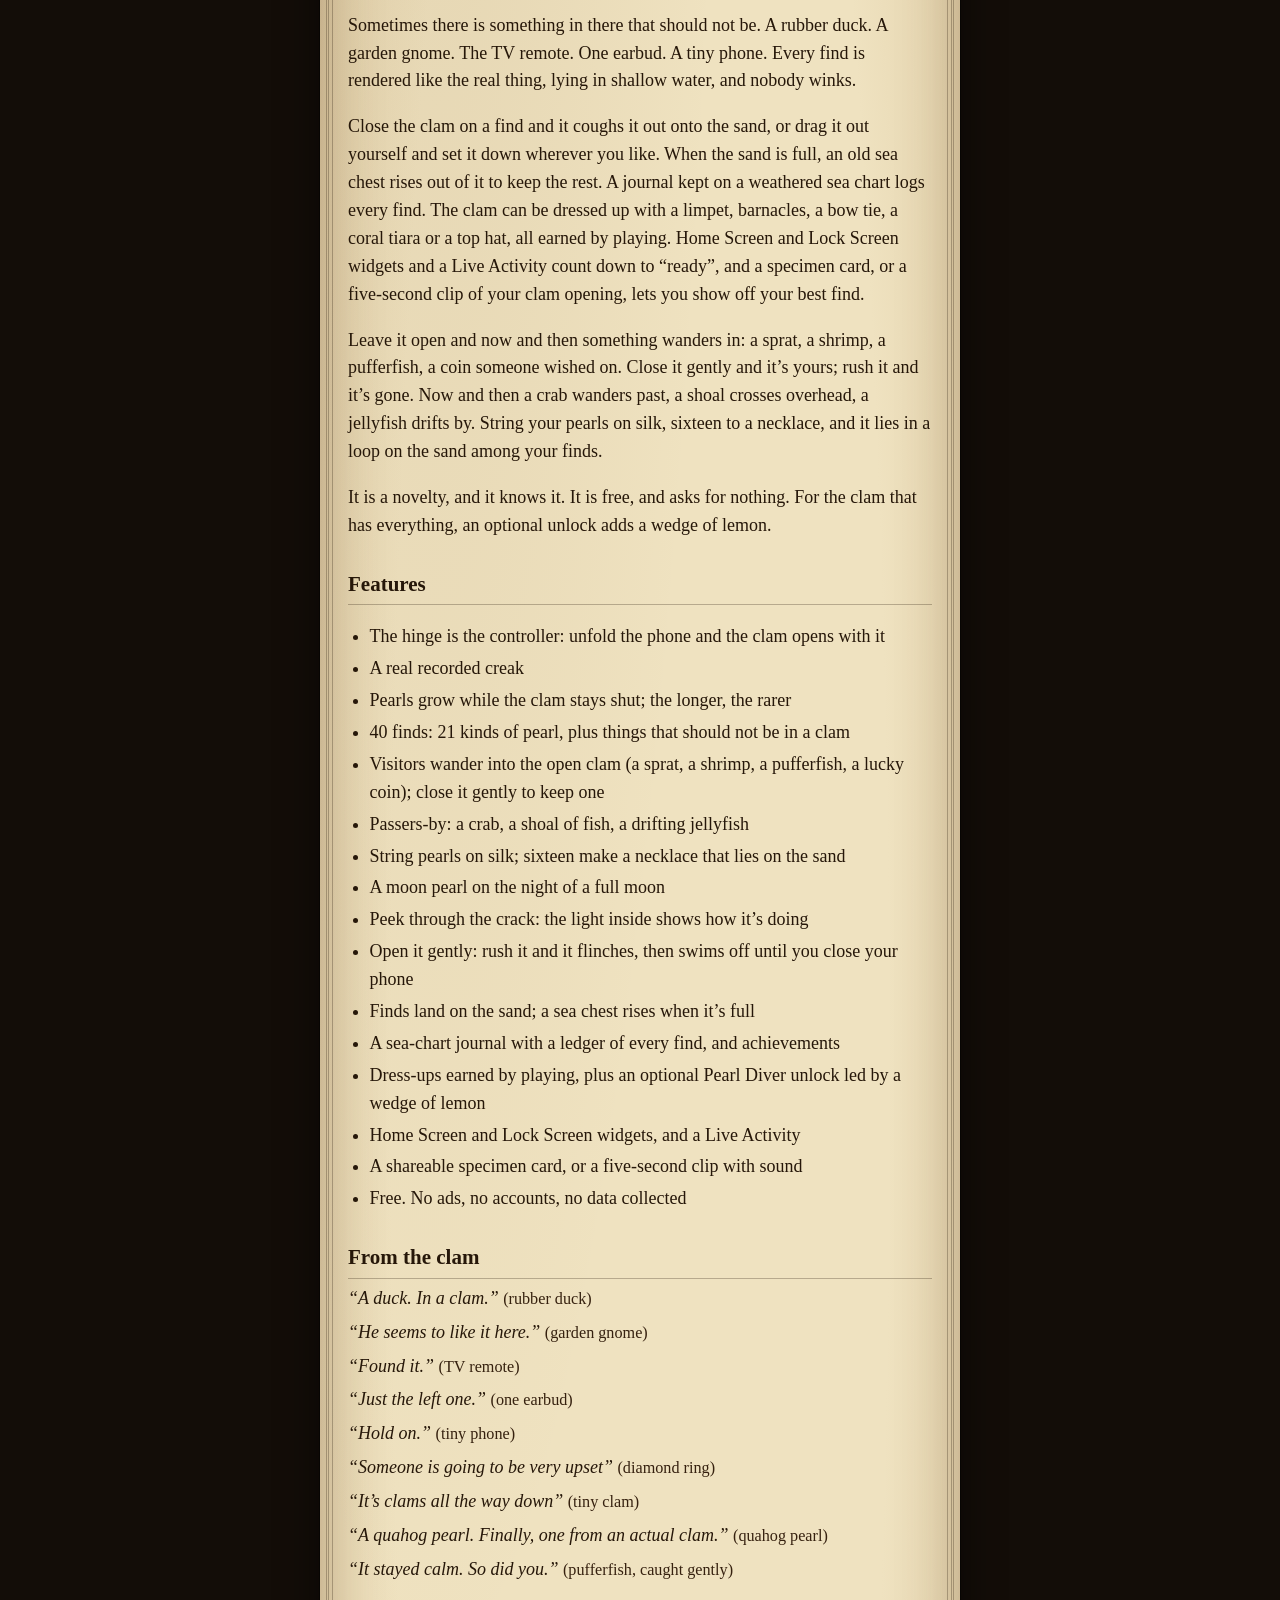
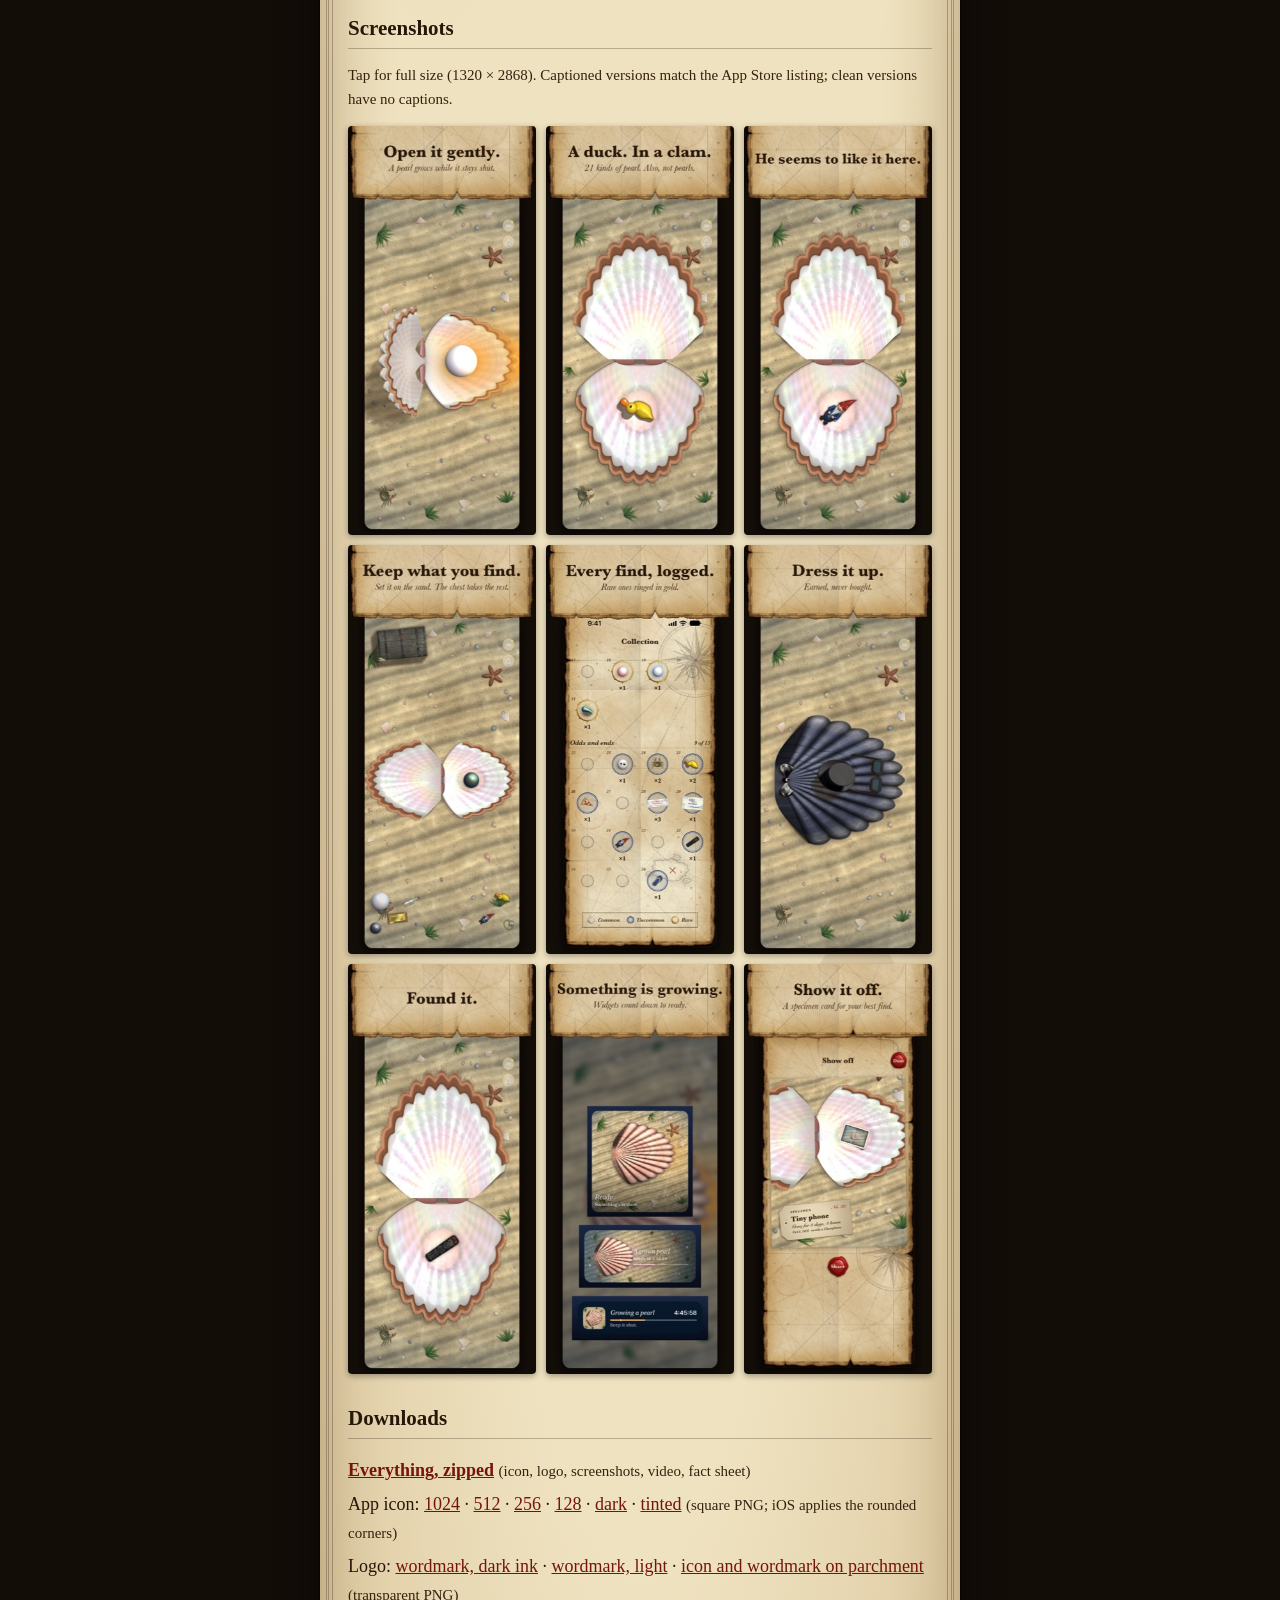
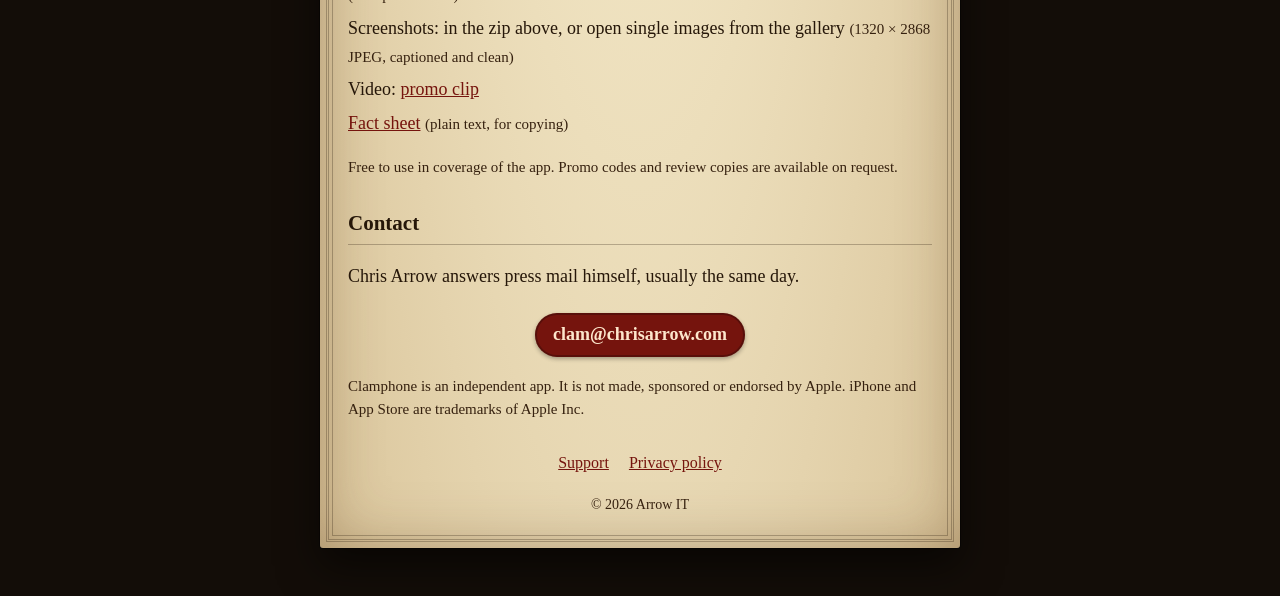
==== commit 654cc9d3: "1.1: no rib clicks (press page, fact sheet, press kit zip)" ====
--- a/press.html
+++ b/press.html
@@ -55,7 +55,7 @@
   <p>Your phone opens like a clam, so here is a clam. Keep it shut and a pearl grows. Unfold it gently to see. It might be a pearl. It might be a duck. Leave it open and something might wander in.</p>
 
   <h2>Long description</h2>
-  <p>Clamphone is a scallop on the sea floor, seen straight down, the size of your phone. When you unfold a foldable iPhone, the clam opens with the hinge, rib by rib, with a real recorded creak and a click under your thumb for every rib.</p>
+  <p>Clamphone is a scallop on the sea floor, seen straight down, the size of your phone. When you unfold a foldable iPhone, the clam opens with the hinge, rib by rib, with a real recorded creak.</p>
   <p>While the clam stays shut, a pearl grows. Open it too soon and you get sand. Give it a minute for a pearl. Leave it overnight and the rare ones start turning up: golden, peacock, baroque, a giant one, triplets, and a moon pearl that only comes out at night. Shut it at bedtime, open it at breakfast. Peek through the crack and the light inside tells you how it’s doing. Open it too fast and the clam flinches; keep doing that and it swims off until you close your phone.</p>
   <p>Sometimes there is something in there that should not be. A rubber duck. A garden gnome. The TV remote. One earbud. A tiny phone. Every find is rendered like the real thing, lying in shallow water, and nobody winks.</p>
   <p>Close the clam on a find and it coughs it out onto the sand, or drag it out yourself and set it down wherever you like. When the sand is full, an old sea chest rises out of it to keep the rest. A journal kept on a weathered sea chart logs every find. The clam can be dressed up with a limpet, barnacles, a bow tie, a coral tiara or a top hat, all earned by playing. Home Screen and Lock Screen widgets and a Live Activity count down to “ready”, and a specimen card, or a five-second clip of your clam opening, lets you show off your best find.</p>
@@ -65,7 +65,7 @@
   <h2>Features</h2>
   <ul>
     <li>The hinge is the controller: unfold the phone and the clam opens with it</li>
-    <li>A real recorded creak, and a haptic click for every rib</li>
+    <li>A real recorded creak</li>
     <li>Pearls grow while the clam stays shut; the longer, the rarer</li>
     <li>40 finds: 21 kinds of pearl, plus things that should not be in a clam</li>
     <li>Visitors wander into the open clam (a sprat, a shrimp, a pufferfish, a lucky coin); close it gently to keep one</li>
